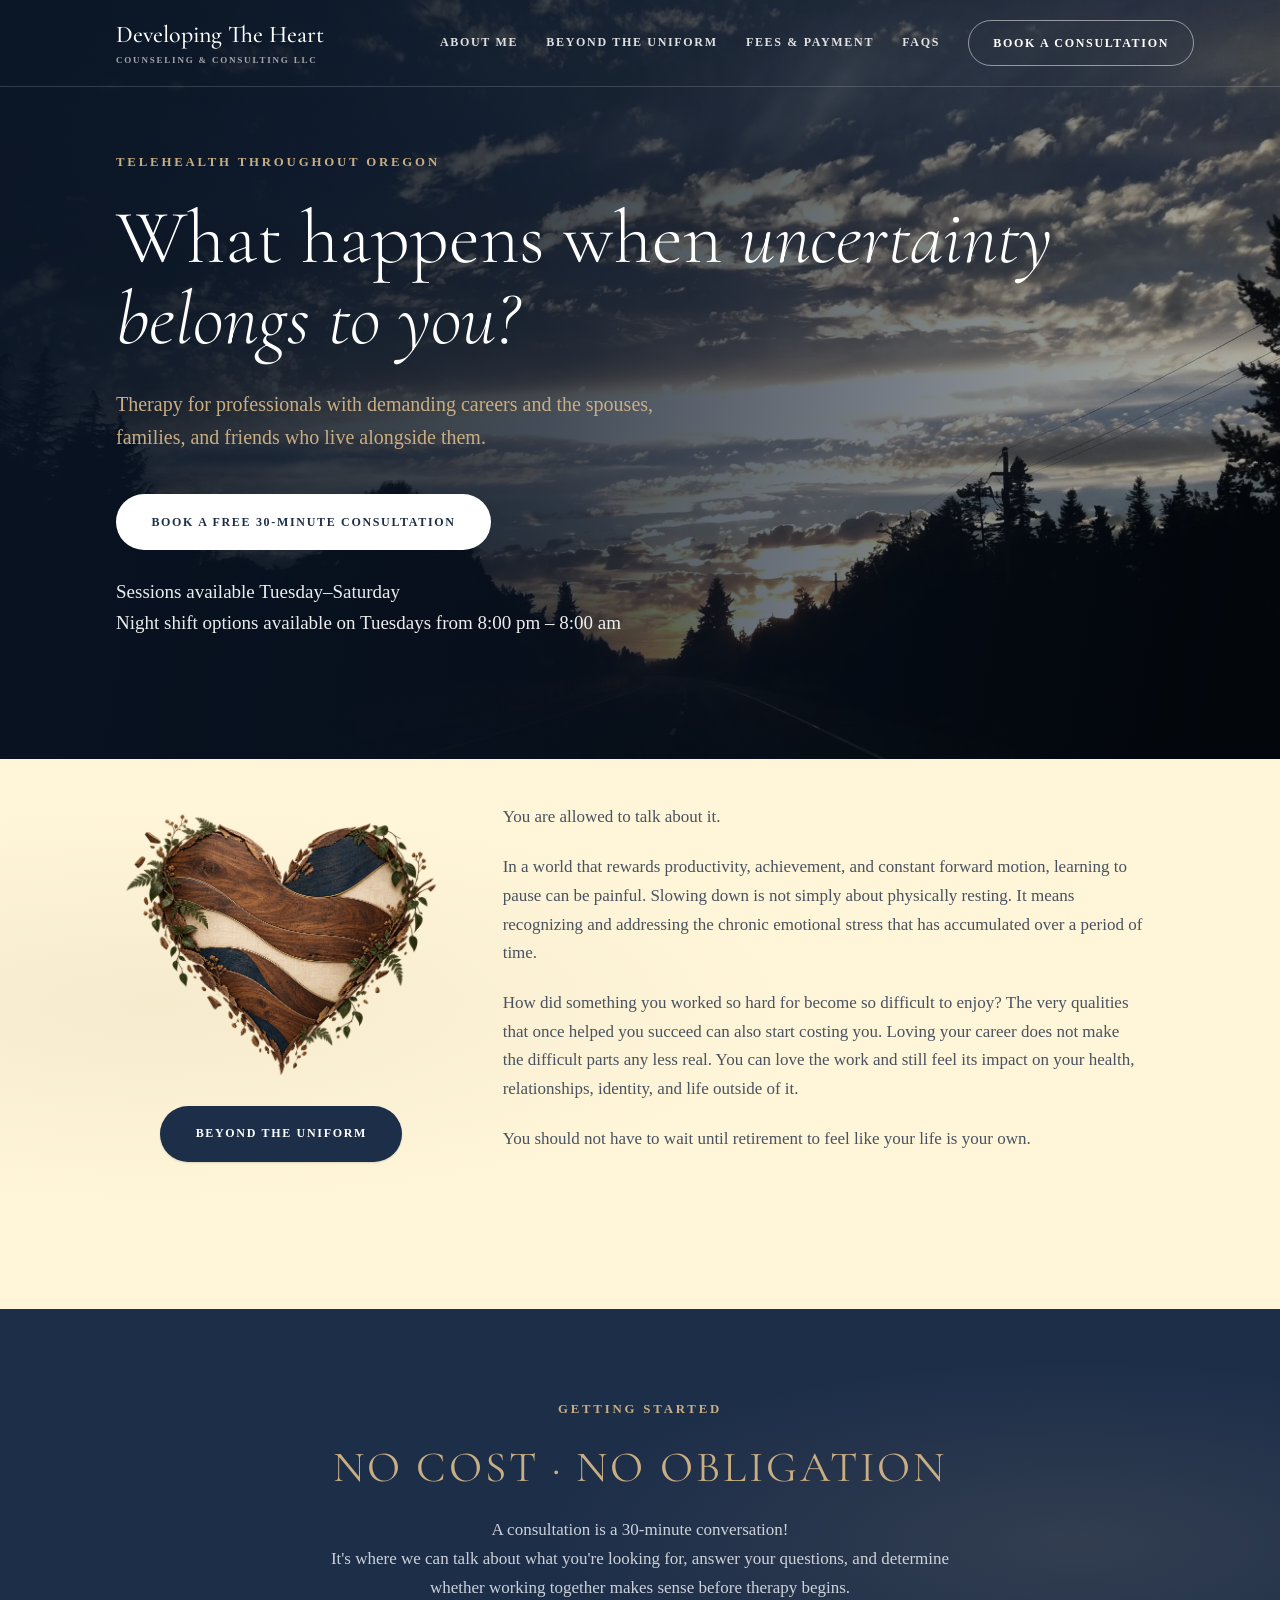
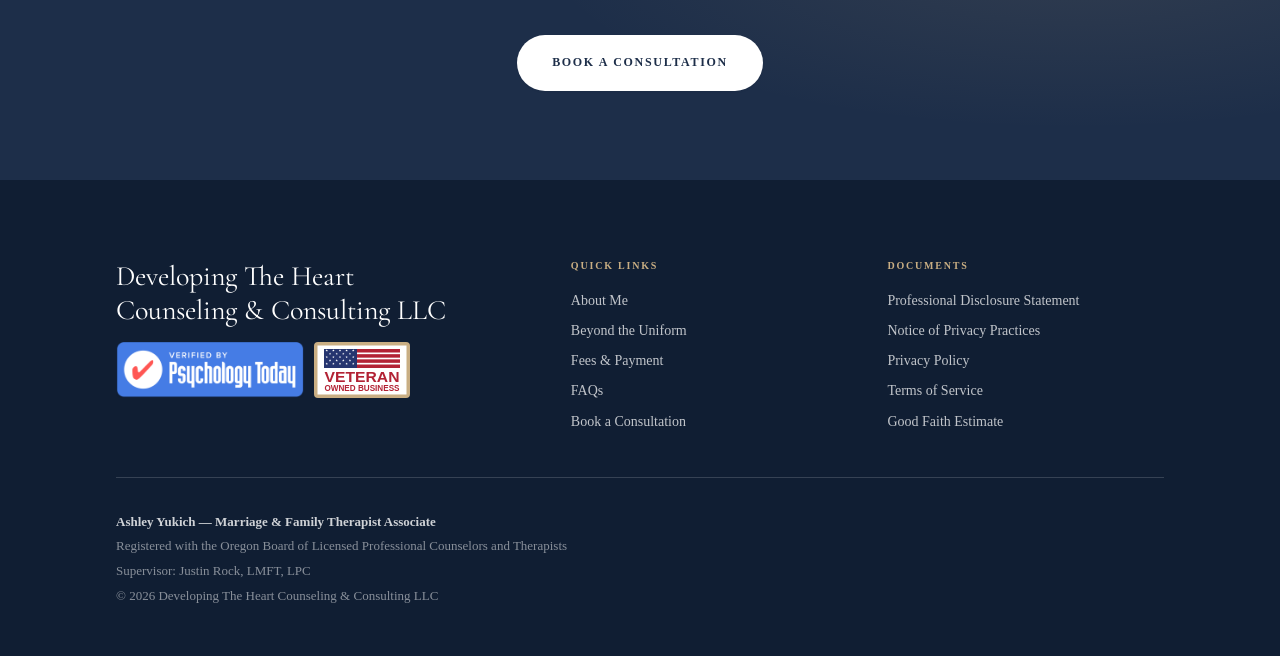
==== site/index.html @ fcd203bc "Rename the footer "Practice" column to "Quick Links" Applies to the footer on all 14 pages.  Co-Auth" ====
<!DOCTYPE html>
<html lang="en">
<head>
<meta charset="utf-8">
<meta name="viewport" content="width=device-width, initial-scale=1">
<title>Therapy for First Responders &amp; Their Families | Oregon Telehealth</title>
<meta name="description" content="Private-pay therapy for first responders, veterans, high-stress professionals, and their families. Confidential telehealth throughout Oregon. No insurance billing,[...]">
<link rel="canonical" href="https://developingtheheart.com/index.html">
<meta property="og:type" content="website">
<meta property="og:site_name" content="Developing The Heart Counseling &amp; Consulting">
<meta property="og:title" content="Therapy for First Responders &amp; Their Families | Oregon Telehealth">
<meta property="og:description" content="Private-pay therapy for first responders, veterans, high-stress professionals, and their families. Confidential telehealth throughout Oregon. No insurance [...]">
<meta property="og:url" content="https://developingtheheart.com/index.html">
<meta property="og:image" content="https://developingtheheart.com/img/og-image.jpg">
<meta name="twitter:card" content="summary_large_image">
<meta name="theme-color" content="#101E33">
<link rel="icon" href="img/favicon.svg" type="image/svg+xml">
<link rel="preconnect" href="https://fonts.googleapis.com">
<link rel="preconnect" href="https://fonts.gstatic.com" crossorigin>
<link href="https://fonts.googleapis.com/css2?family=Cormorant+Garamond:ital,wght@0,300;0,400;0,500;0,600;1,300;1,400&amp;display=swap" rel="stylesheet">
<link rel="stylesheet" href="css/style.css">
<script type="application/ld+json">
{
  "@context":"https://schema.org",
  "@type":"ProfessionalService",
  "name":"Developing The Heart Counseling & Consulting LLC",
  "description":"Private-pay therapy for high-stress professionals, and their families. Telehealth throughout Oregon.",
  "url":"https://developingtheheart.com",
  "telephone":"+1-503-395-4287",
  "email":"connect@developingtheheart.com",
  "areaServed":{"@type":"State","name":"Oregon"},
  "availableLanguage":"English",
  "priceRange":"$$$",
  "openingHoursSpecification":[{"@type":"OpeningHoursSpecification","dayOfWeek":["Tuesday","Wednesday","Thursday","Friday","Saturday"]}],
  "knowsAbout":["First responder mental health","Couples therapy","Family therapy","Insomnia","Complex trauma","Veteran mental health"]
}
</script>
</head>
<body>
<a class="skip" href="#main">Skip to content</a>
<header class="nav nav--over">
  <div class="wrap nav-in">
    <a class="brand" href="index.html"><b>Developing The Heart</b><small>Counseling &amp; Consulting LLC</small></a>
    <button class="nav-toggle" aria-expanded="false" aria-controls="menu">Menu</button>
    <nav class="nav-links" id="menu" aria-label="Main">
      <a href="about.html">About Me</a>
      <a href="beyond-the-uniform.html">Beyond the Uniform</a>
      <a href="fees.html">Fees &amp; Payment</a>
      <a href="faq.html">FAQs</a>
      <a class="cta" href="contact.html">Book a Consultation</a>
    </nav>
  </div>
</header>
<main id="main">
<div class="hero">
  <svg class="scene" viewBox="0 0 1440 900" preserveAspectRatio="xMidYMid slice" xmlns="http://www.w3.org/2000/svg" aria-hidden="true" focusable="false">
<defs>
<linearGradient id="sk" x1="0" y1="0" x2="0" y2="1"><stop offset="0%" stop-color="#101E33"/><stop offset="55%" stop-color="#20364F"/><stop offset="100%" stop-color="#42586A"/></linearGradient>
<linearGradient id="fw" x1="0" y1="0" x2="0" y2="1"><stop offset="0%" stop-color="#B9C6CB" stop-opacity=".85"/><stop offset="100%" stop-color="#D5DEE1" stop-opacity=".35"/></linearGradient>
<linearGradient id="cliff" x1="0" y1="0" x2="1" y2="0"><stop offset="0%" stop-color="#16283C"/><stop offset="100%" stop-color="#0E1D2E"/></linearGradient>
<linearGradient id="mist" x1="0" y1="0" x2="0" y2="1"><stop offset="0%" stop-color="#8FA5AE" stop-opacity="0"/><stop offset="100%" stop-color="#8FA5AE" stop-opacity=".45"/></linearGradient>
</defs>
<rect width="1440" height="900" fill="url(#sk)"/>
<path d="M0 0 L470 0 L500 380 L430 900 L0 900 Z" fill="#132436" opacity=".9"/>
<path d="M1440 0 L980 0 L940 340 L1010 900 L1440 900 Z" fill="url(#cliff)"/>
<path d="M700 120 L760 120 L775 620 L688 620 Z" fill="url(#fw)"/>
<path d="M714 120 L730 120 L737 610 L710 610 Z" fill="#E6EDEF" opacity=".55"/>
<ellipse cx="731" cy="640" rx="150" ry="34" fill="#C6D3D8" opacity=".28"/>
<rect x="0" y="560" width="1440" height="340" fill="url(#mist)"/>
<path d="M420 600 L700 640 L1010 596 L1010 900 L420 900 Z" fill="#0F1E2E" opacity=".92"/>
<g fill="#0A1622" opacity=".95">
<path d="M120 900 L120 560 L168 640 L142 640 L186 720 L152 720 L200 800 L40 800 L88 720 L54 720 L98 640 L72 640 Z"/>
<path d="M275 900 L275 610 L313 676 L292 676 L329 742 L301 742 L340 808 L210 808 L249 742 L221 742 L258 676 L237 676 Z"/>
<path d="M1290 900 L1290 540 L1342 628 L1314 628 L1362 716 L1325 716 L1378 804 L1202 804 L1255 716 L1218 716 L1266 628 L1238 628 Z"/>
<path d="M1150 900 L1150 632 L1188 696 L1167 696 L1203 760 L1176 760 L1214 824 L1086 824 L1124 760 L1097 760 L1133 696 L1112 696 Z"/>
</g>
<rect x="0" y="700" width="1440" height="200" fill="#101E33" opacity=".55"/>
</svg>
  <img class="hero-photo" src="img/oregon-highway-sunset.webp" width="2000" height="1492" alt="" aria-hidden="true" fetchpriority="high" decoding="async">
  <div class="scrim"></div>
  <div class="hero-in wrap on-dark">
    <span class="eyebrow">Telehealth throughout Oregon</span>
    <h1 class="h1--wide">What happens when <em>uncertainty belongs to you?</em></h1>
    <p class="hero-sub">Therapy for professionals with demanding careers and the spouses, families, and friends who live alongside them.</p>
    <div class="hero-cta">
      <a class="btn btn-solid" href="contact.html">Book a free 30-minute consultation</a>
    </div>
    <p class="hero-hours">Sessions available Tuesday&ndash;Saturday<br>
      Night shift options available on Tuesdays from 8:00 pm &ndash; 8:00 am</p>
  </div>
  <div class="wave wave--over" style="--to:var(--paper)" aria-hidden="true"><svg viewBox="0 0 1440 100" preserveAspectRatio="none" xmlns="http://www.w3.org/2000/svg"><path d="M0,44 C180,6 360,0 54[...]"/></svg></div>
</div>

<section class="band band--paper band--tight-top">
  <div class="wrap">
    <!-- PARKED. The ten-box "who I work with" photo grid, removed on request to
         make room for a paragraph addressed directly to a future client. Three
         of the ten boxes already had real photos wired in (Fire Fighters,
         Dispatchers, Healthcare) — do not re-shoot those if the grid comes
         back, just uncomment this block. The .people / .person / .person-img
         styles in style.css are untouched and still support it.

    <div class="people rv">
      <figure class="person">
        <div class="person-img"><img src="img/Fire%20Fighters.png" width="1478" height="1018"
             loading="lazy" decoding="async"
             alt="Two firefighters in turnout gear looking out at a mountain treeline beside their engine."></div>
        <figcaption>Fire</figcaption>
      </figure>
      <figure class="person">
        <div class="person-img"><span class="ph"><span>Police</span>Photo to come</span></div>
        <figcaption>Police</figcaption>
      </figure>
      <figure class="person">
        <div class="person-img"><img src="img/Dispatchers.png" width="1536" height="1024"
             loading="lazy" decoding="async"
             alt="Two 911 dispatchers wearing headsets, monitoring calls at a bank of computer screens."></div>
        <figcaption>Dispatch</figcaption>
      </figure>
      <figure class="person">
        <div class="person-img"><img src="img/Healthcare.png" width="1536" height="1024"
             loading="lazy" decoding="async"
             alt="Three healthcare workers in scrubs and a white coat talking together in a hospital hallway."></div>
        <figcaption>Healthcare</figcaption>
      </figure>
      <figure class="person">
        <div class="person-img"><span class="ph"><span>Business owner</span>Photo to come</span></div>
        <figcaption>Business owner</figcaption>
      </figure>
      <figure class="person">
        <div class="person-img"><span class="ph"><span>Lawyer</span>Photo to come</span></div>
        <figcaption>Lawyer</figcaption>
      </figure>
      <figure class="person">
        <div class="person-img"><span class="ph"><span>Military / veteran</span>Photo to come</span></div>
        <figcaption>Military / veteran</figcaption>
      </figure>
      <figure class="person">
        <div class="person-img"><span class="ph"><span>Air traffic control / pilots</span>Photo to come</span></div>
        <figcaption>Air traffic control / pilots</figcaption>
      </figure>
      <figure class="person">
        <div class="person-img"><span class="ph"><span>Spouses &amp; family</span>Photo to come</span></div>
        <figcaption>Spouses &amp; family</figcaption>
      </figure>
      <figure class="person">
        <div class="person-img"><span class="ph"><span>Other</span>Photo to come</span></div>
        <figcaption>Other</figcaption>
      </figure>
    </div>
    -->

    <div class="future-client">
      <div class="fc-cols">
        <div class="fc-left rv">
          <figure class="fc-img">
            <img src="img/Nature%20Heart.webp" width="1367" height="1150" loading="lazy" decoding="async"
                 alt="Illustration of a heart made of wood grain, navy, and cream wavy bands, trimmed with bark and leaves.">
          </figure>
          <p class="people-more"><a class="btn btn-navy btn-navy--invert" href="beyond-the-uniform.html">Beyond the uniform</a></p>
        </div>
        <div class="rv prose" style="max-width:40rem">
          <p>You are allowed to talk about it.</p>
          <p>In a world that rewards productivity, achievement, and constant forward motion, learning to pause can be painful. Slowing down is not simply about physically resting. It means recognizing and addressing the chronic emotional stress that has accumulated over a period of time.</p>
          <p>How did something you worked so hard for become so difficult to enjoy? The very qualities that once helped you succeed can also start costing you. Loving your career does not make the difficult parts any less real. You can love the work and still feel its impact on your health, relationships, identity, and life outside of it.</p>
          <p>You should not have to wait until retirement to feel like your life is your own.</p>
        </div>
      </div>
    </div>
  </div>
</section>
<div class="wave" style="--from:var(--paper);--to:var(--navy)" aria-hidden="true"><svg viewBox="0 0 1440 100" preserveAspectRatio="none" xmlns="http://www.w3.org/2000/svg"><path d="M0,52 C160,18 [...]"></path></svg></div>

<section class="band band--navy band--center">
  <div class="wrap two">
    <div class="rv">
      <span class="eyebrow">Getting started</span>
      <h2 class="head head--terms">No cost &middot; No obligation</h2>
    </div>
    <div class="rv prose">
      <p>A consultation is a 30-minute conversation!<br>It's where we can talk about what you're looking for, answer your questions, and determine whether working together makes sense before therapy begins.</p>
      <p style="margin-top:2rem"><a class="btn btn-solid" href="contact.html">Book a consultation</a></p>
    </div>
  </div>
</section>
</main>
<footer class="foot">
  <div class="wrap">
    <div class="foot-top">
      <div>
        <p class="foot-brand">Developing The Heart<br>Counseling &amp; Consulting LLC</p>
        <div class="foot-badges">
          <a class="foot-badge foot-badge--img" href="https://www.psychologytoday.com/profile/1833487"
             target="_blank" rel="noopener">
            <img src="img/Psychology%20Today%20Website%20Badge.webp"
                 alt="Verified by Psychology Today" width="1744" height="520"
                 loading="lazy" decoding="async">
          </a>
          <!-- Not a link: this badge states a fact about the practice. Drawn as
               inline SVG rather than using img/Veteran Owned Badge.png so it stays
               sharp at any density, carries no download weight, and has no stray
               background around its edges on the navy footer. -->
          <span class="foot-badge foot-badge--seal">
            <svg class="seal" viewBox="0 0 192 112" focusable="false" role="img" aria-label="Veteran owned business">
              <defs><path id="vst" d="M0-1 .2245-.309.9511-.309.3633.118.5878.809 0 .382-.5878.809-.3633.118-.9511-.309-.2245-.309Z"/></defs>
              <rect width="192" height="112" rx="3" fill="#C9AE83"/>
              <rect x="7" y="7" width="178" height="98" fill="#fff"/>
              <rect x="86" y="14.00" width="86" height="7" fill="#B22234"/>
              <rect x="86" y="24.33" width="86" height="7" fill="#B22234"/>
              <rect x="86" y="34.66" width="86" height="7" fill="#B22234"/>
              <rect x="86" y="44.99" width="86" height="7" fill="#B22234"/>
              <rect x="20" y="14" width="66" height="38" fill="#26356F"/>
              <g fill="#fff">
                <use href="#vst" transform="translate(25.5 17.0) scale(2.6)"/>
                <use href="#vst" transform="translate(38.8 17.0) scale(2.6)"/>
                <use href="#vst" transform="translate(52.0 17.0) scale(2.6)"/>
                <use href="#vst" transform="translate(65.2 17.0) scale(2.6)"/>
                <use href="#vst" transform="translate(78.5 17.0) scale(2.6)"/>
                <use href="#vst" transform="translate(32.1 23.6) scale(2.6)"/>
                <use href="#vst" transform="translate(45.4 23.6) scale(2.6)"/>
                <use href="#vst" transform="translate(58.6 23.6) scale(2.6)"/>
                <use href="#vst" transform="translate(71.9 23.6) scale(2.6)"/>
                <use href="#vst" transform="translate(25.5 30.2) scale(2.6)"/>
                <use href="#vst" transform="translate(38.8 30.2) scale(2.6)"/>
                <use href="#vst" transform="translate(52.0 30.2) scale(2.6)"/>
                <use href="#vst" transform="translate(65.2 30.2) scale(2.6)"/>
                <use href="#vst" transform="translate(78.5 30.2) scale(2.6)"/>
                <use href="#vst" transform="translate(32.1 36.8) scale(2.6)"/>
                <use href="#vst" transform="translate(45.4 36.8) scale(2.6)"/>
                <use href="#vst" transform="translate(58.6 36.8) scale(2.6)"/>
                <use href="#vst" transform="translate(71.9 36.8) scale(2.6)"/>
                <use href="#vst" transform="translate(25.5 43.4) scale(2.6)"/>
                <use href="#vst" transform="translate(38.8 43.4) scale(2.6)"/>
                <use href="#vst" transform="translate(52.0 43.4) scale(2.6)"/>
                <use href="#vst" transform="translate(65.2 43.4) scale(2.6)"/>
                <use href="#vst" transform="translate(78.5 43.4) scale(2.6)"/>
              </g>
              <text x="96" y="79" text-anchor="middle" textLength="150" lengthAdjust="spacingAndGlyphs"
                    font-family="'Arial Narrow',Impact,'Helvetica Neue',Arial,sans-serif"
                    font-weight="800" font-size="30" fill="#B22234">VETERAN</text>
              <text x="96" y="98" text-anchor="middle" textLength="150" lengthAdjust="spacingAndGlyphs"
                    font-family="'Arial Narrow',Impact,'Helvetica Neue',Arial,sans-serif"
                    font-weight="800" font-size="17" fill="#B22234">OWNED BUSINESS</text>
            </svg>
          </span>
        </div>
      </div>
      <div>
        <h4>Quick Links</h4>
        <a href="about.html">About Me</a>
        <a href="beyond-the-uniform.html">Beyond the Uniform</a>
        <a href="fees.html">Fees &amp; Payment</a>
        <a href="faq.html">FAQs</a>
        <a href="contact.html">Book a Consultation</a>
      </div>
      <div>
        <h4>Documents</h4>
        <a href="professional-disclosure-statement.html">Professional Disclosure Statement</a>
        <a href="notice-of-privacy-practices.html">Notice of Privacy Practices</a>
        <a href="privacy-policy.html">Privacy Policy</a>
        <a href="terms-of-service.html">Terms of Service</a>
        <a href="good-faith-estimate.html">Good Faith Estimate</a>
      </div>
    </div>
    <div class="foot-legal">
      <b>Ashley Yukich &mdash; Marriage &amp; Family Therapist Associate</b><br>
      Registered with the Oregon Board of Licensed Professional Counselors and Therapists<br>
      Supervisor: Justin Rock, LMFT, LPC<br>
      &copy; 2026 Developing The Heart Counseling &amp; Consulting LLC
    </div>

  </div>
</footer>
<script src="js/main.js" defer></script>
</body>
</html>
---- site/css/style.css ----
/* ===========================================================
   Developing The Heart Counseling & Consulting
   Single stylesheet. Palette lives in :root — change it there.
   =========================================================== */

:root{
  --navy:#1D2E49;               /* slate-navy — primary dark */
  --navy-deep:#101E33;
  --navy-mid:#2A3E5C;
  --evergreen:#2E4A42;
  --stone:#656D76;              /* 4.8:1 on --paper — AA */
  /* Warm cream ground. --paper is golden-psychology.com's page colour, read
     off their Squarespace palette (--white-hsl: 44.21,100%,92.55%). The three
     tones below it were re-cut in the same hue so the bands still step down
     evenly; leaving them cool-grey against this cream read as dirty. */
  --paper:#FFF5D9;
  --linen:#F1E8D0;
  --sand:#E3DABF;
  --rule:#D1C9B3;
  --ink:#2A2829;                /* warm charcoal */
  --slate:#485260;              /* 7.3:1 on --paper — AAA */
  --brass:#7E6236;              /* accent on LIGHT backgrounds — AA */
  --brass-light:#C9AE83;        /* accent on DARK backgrounds — AA */
  --disp:'Cormorant Garamond',Georgia,'Times New Roman',serif;
  /* Book Antiqua is a licensed system font, not a webfont — it is present on
     Windows and on Macs with MS Office, and absent nearly everywhere else.
     Palatino is the same design under a different name; Georgia is the last
     resort. See README for what this means on phones. */
  --body:'Book Antiqua','Palatino Linotype','Palatino LT STD',Palatino,'URW Palladio L',Georgia,serif;
  --wrap:1160px;
  --pad:clamp(1.25rem,5vw,3.5rem);
  --pill:999px;
  --card:20px;
  --wave-h:clamp(34px,4.6vw,78px);
}

*{box-sizing:border-box}
html{scroll-behavior:smooth;-webkit-text-size-adjust:100%}
@media (prefers-reduced-motion:reduce){html{scroll-behavior:auto}}

body{
  margin:0;background:var(--paper);color:var(--ink);
  font-family:var(--body);font-size:1.0625rem;line-height:1.7;font-weight:400;
  -webkit-font-smoothing:antialiased;text-rendering:optimizeLegibility;
}
h1,h2,h3,h4{font-family:var(--disp);font-weight:400;margin:0;line-height:1.12}
p{margin:0 0 1.2em}
p:last-child{margin-bottom:0}
a{color:inherit}
img{max-width:100%;display:block;height:auto}
ul,ol{margin:0}

.wrap{max-width:var(--wrap);margin:0 auto;padding-left:var(--pad);padding-right:var(--pad)}
/* One size everywhere — hero and section eyebrows alike. */
.eyebrow{font-family:var(--body);font-size:.8rem;font-weight:600;letter-spacing:.22em;
  text-transform:uppercase;color:var(--brass);display:block;margin:0 0 1.5rem}
.on-dark .eyebrow,.band--navy .eyebrow,.band--green .eyebrow{color:var(--brass-light)}
.visually-hidden{position:absolute;width:1px;height:1px;margin:-1px;padding:0;overflow:hidden;
  clip:rect(0 0 0 0);white-space:nowrap;border:0}

/* skip link — keyboard accessibility */
.skip{position:absolute;left:-9999px;top:0;z-index:100;background:#fff;color:var(--navy);
  padding:1rem 1.5rem;font-weight:600;text-decoration:none}
.skip:focus{left:0}

/* ---------- header / nav ---------- */
/* position/z-index so the mobile dropdown (.nav-links, position:absolute;
   top:100%) anchors to the header itself. Without a positioned ancestor it
   anchored to the viewport instead, opening 100% of screen height down —
   off-screen — on every page except the hero pages using .nav--over. */
.nav{position:relative;z-index:40;background:var(--navy-deep);border-bottom:1px solid rgba(255,255,255,.14)}
.nav--over{position:absolute;top:0;left:0;right:0;z-index:40;background:transparent;
  border-bottom:1px solid rgba(255,255,255,.16)}
.nav-in{display:flex;align-items:center;gap:2rem;min-height:86px}
/* The header runs wider than the 1160px content column so the links sit out
   past it, but not all the way to the window edge. The left padding lands
   exactly where the content column starts, keeping the brand lined up with the
   headline beneath it; the right padding gives back half the gutter, putting
   the links midway between the content edge and the window edge. Below the
   content width both sides collapse to the normal page padding, so nothing
   changes on narrow screens. */
.nav > .wrap{max-width:none;
  padding-left:max(var(--pad),calc((100% - var(--wrap)) / 2 + var(--pad)));
  padding-right:max(var(--pad),calc((100% - var(--wrap)) / 4 + var(--pad)))}
.brand{text-decoration:none;color:#fff;line-height:1.15;flex-shrink:0}
.brand b{font-family:var(--disp);font-weight:500;font-size:1.5rem;display:block}
.brand small{font-size:.5625rem;font-weight:600;letter-spacing:.2em;text-transform:uppercase;
  color:rgba(255,255,255,.62);display:block;margin-top:.4rem}
.nav-links{display:flex;gap:clamp(1.1rem,2.2vw,1.9rem);margin-left:auto;align-items:center}
.nav-links a{font-size:.75rem;font-weight:600;letter-spacing:.14em;text-transform:uppercase;
  color:rgba(255,255,255,.86);text-decoration:none;padding:.4rem 0;border-bottom:1px solid transparent}
.nav-links a:hover,.nav-links a:focus-visible{color:#fff}
.nav-links a[aria-current="page"]{border-bottom-color:var(--brass-light);color:#fff}
.nav-links .cta{border:1px solid rgba(255,255,255,.5);border-radius:var(--pill);padding:.75rem 1.5rem;color:#fff}
.nav-links .cta:hover,.nav-links .cta:focus-visible,
.nav-links .cta[aria-current="page"]{background:#fff;color:var(--navy);border-color:#fff}
.nav-toggle{display:none;margin-left:auto;background:none;border:1px solid rgba(255,255,255,.4);
  border-radius:var(--pill);
  color:#fff;padding:.65rem 1.1rem;font-size:.6875rem;font-weight:600;letter-spacing:.14em;
  text-transform:uppercase;cursor:pointer}
/* 1110px: below this the nav links wrap onto two or three lines — the labels
   ("About Me", "Beyond the Uniform", "Fees & Payment", "Book a
   Consultation") need more room than they get. Hand off to the menu
   button before that happens rather than showing a cramped nav. */
@media (max-width:1110px){
  .nav-toggle{display:block}
  .nav-links{display:none;position:absolute;top:100%;left:0;right:0;flex-direction:column;
    align-items:stretch;gap:0;background:var(--navy-deep);padding:.5rem var(--pad) 1.5rem;
    border-bottom:1px solid rgba(255,255,255,.14)}
  .nav-links.open{display:flex}
  .nav-links a{padding:.95rem 0;border-bottom:1px solid rgba(255,255,255,.1)}
  .nav-links .cta{margin-top:1rem;text-align:center;border:1px solid rgba(255,255,255,.5);
      border-radius:var(--pill)}
}

/* ---------- buttons (pill) ---------- */
.btn{display:inline-block;font-size:.75rem;font-weight:600;letter-spacing:.14em;
  text-transform:uppercase;text-decoration:none;padding:1.05rem 2.15rem;border:1px solid transparent;
  border-radius:var(--pill);
  transition:background .2s ease,color .2s ease,transform .2s ease,box-shadow .2s ease;cursor:pointer}
.btn:hover{transform:translateY(-1px)}
.btn-solid{background:#fff;color:var(--navy);box-shadow:0 1px 2px rgba(16,30,51,.10)}
.btn-solid:hover,.btn-solid:focus-visible{background:var(--sand);box-shadow:0 8px 22px rgba(16,30,51,.18)}
.btn-navy{background:var(--navy);color:#fff;box-shadow:0 1px 2px rgba(16,30,51,.14)}
.btn-navy:hover,.btn-navy:focus-visible{background:var(--navy-mid);box-shadow:0 8px 22px rgba(16,30,51,.22)}
/* Navy button that flips to the outlined look on hover: sand fill, navy rule,
   navy type. Scoped to a modifier so the navy buttons elsewhere keep their own
   hover. `border-color` needs setting explicitly — the base .btn carries a
   transparent border, so the outline exists but is invisible until coloured. */
.btn-navy.btn-navy--invert:hover,.btn-navy.btn-navy--invert:focus-visible{
  background:var(--sand);color:var(--navy);border-color:var(--navy);
  box-shadow:0 6px 18px rgba(16,30,51,.14)}
/* Navy button lettered in gold, turning white on hover with the fill staying
   put. The background is re-declared on hover because `.btn-navy:hover` lightens
   it otherwise, and here only the type is meant to change. The arrow inherits
   the colour through currentColor, so it changes with the words. */
.btn-navy.btn-navy--gold{color:var(--brass-light)}
.btn-navy.btn-navy--gold:hover,.btn-navy.btn-navy--gold:focus-visible{
  background:var(--navy);color:#fff;
  box-shadow:0 8px 22px rgba(16,30,51,.22)}

/* In-page jump: the arrow says the link moves you down the page rather than
   off it. It nudges on hover, which reads as the scroll about to happen. */
.jump{margin:2rem 0 0;text-align:center}
.jump .btn{display:inline-flex;align-items:center;gap:.6rem}
.jump .btn svg{width:1.05em;height:1.05em;fill:none;stroke:currentColor;
  stroke-width:2;stroke-linecap:round;stroke-linejoin:round;
  transition:transform .2s ease}
.jump .btn:hover svg,.jump .btn:focus-visible svg{transform:translateY(2px)}
@media (prefers-reduced-motion:reduce){.jump .btn svg{transition:none}}
@media (prefers-reduced-motion:reduce){.btn-navy.btn-navy--invert{transition:none}}
.btn-line{border-color:rgba(255,255,255,.5);color:#fff}
.btn-line:hover,.btn-line:focus-visible{background:rgba(255,255,255,.12);border-color:rgba(255,255,255,.8)}
.btn-line-dark{border-color:var(--navy);color:var(--navy)}
.btn-line-dark:hover,.btn-line-dark:focus-visible{background:var(--navy);color:#fff}
@media (prefers-reduced-motion:reduce){.btn,.btn:hover{transition:none;transform:none}}

/* ---------- wavy section transitions ----------
   <div class="wave" style="--from:<color above>;--to:<color below>">
   .wave--over sits inside a photo hero and carves the next section's color out of it. */
/* The 1px pull-up closes a hairline seam. The wave is a box filled with --from
   with the --to colour painted as an SVG path down to the box's bottom edge;
   where that edge lands on a fractional device pixel the browser antialiases it,
   letting a sliver of --from show as a light line across the full width. Sliding
   the following section up by a pixel covers it. Not applied to .wave--over,
   which is absolutely positioned inside a hero and has no such seam. */
.wave{background:var(--from,transparent);line-height:0;font-size:0}
.wave:not(.wave--over){margin-bottom:-1px}
.wave svg{display:block;width:100%;height:var(--wave-h)}
.wave svg path{fill:var(--to)}
.wave--over{position:absolute;left:0;right:0;bottom:0;z-index:3;background:transparent}

/* ---------- hero ---------- */
.hero{position:relative;min-height:84vh;display:flex;flex-direction:column;justify-content:center;color:#fff;
  background:var(--navy-deep);overflow:hidden}
.hero--short{min-height:auto}
.hero .scene{position:absolute;inset:0;width:100%;height:100%}
/* The 68%/73% offsets below were for the old coast photo, whose subject sat
   right of centre. The highway sunset is symmetrical — the road and the glow
   are both mid-frame — so it wants centring, biased slightly low to keep the
   horizon and clouds rather than empty sky. */
.hero .hero-photo{position:absolute;inset:0;width:100%;height:100%;object-fit:cover;
  object-position:center 54%;filter:saturate(.82) contrast(1.04)}
.hero .scrim{position:absolute;inset:0;
  background:linear-gradient(100deg,rgba(9,20,36,.94) 0%,rgba(9,20,36,.76) 44%,rgba(9,20,36,.28) 100%)}
.hero-in{position:relative;z-index:2;width:100%;padding-top:9.5rem;padding-bottom:7.5rem}
/* longhand, so .wrap keeps supplying the left/right gutter */
.hero--short .hero-in{padding-top:9rem;padding-bottom:calc(3.5rem + var(--wave-h))}
.hero h1{font-size:clamp(2.5rem,6.2vw,4.75rem);font-weight:300;line-height:1.07;max-width:40rem}
.hero--short h1{font-size:clamp(2.25rem,5vw,3.75rem)}
.hero h1 em{font-style:italic}
/* The one word the sentence is actually about, breaking out of the italic
   flow around it — upright, larger, and gold, so it reads loud on the page
   the way the word means. */
.hero h1 .loud-word{font-family:'Playfair Display',serif;font-style:italic;
  font-weight:900;color:var(--brass-light);font-size:1.2em;letter-spacing:.01em}
/* A link inside a hero headline. With no rule beneath it, colour alone marks it
   as clickable, so it brightens to white on hover rather than shifting a
   border. */
.hero h1 a{color:var(--brass-light);text-decoration:none;transition:color .2s}
.hero h1 a:hover,.hero h1 a:focus-visible{color:#fff}
@media (prefers-reduced-motion:reduce){.hero h1 a{transition:none}}
/* Same brightening effect as the link above, but on plain text that goes
   nowhere — used where the email address is already given elsewhere on the
   page, so this phrase doesn't need to be a second, redundant link. */
.hero h1 .hero-hover{color:var(--brass-light);transition:color .2s}
.hero h1 .hero-hover:hover{color:#fff}
@media (prefers-reduced-motion:reduce){.hero h1 .hero-hover{transition:none}}
/* Opt a hero headline out of the 40rem measure so it spans the full band. */
.hero h1.h1--wide{max-width:none}
/* Second line of a two-part headline: set smaller so a long supporting clause
   fits on one line at the width the band actually has. */
.hero h1 .h1-sub{display:block;font-size:.56em;line-height:1.15;margin-top:.4em}
/* Tan rather than white so the headline above — the one line meant to stand
   out — is the only white text in the hero. */
.hero-sub{font-size:clamp(1.0625rem,1.8vw,1.25rem);color:var(--brass-light);
  margin:1.75rem 0 2.5rem;max-width:34rem;line-height:1.65}
.hero-cta{display:flex;gap:.75rem;flex-wrap:wrap}
/* Availability under the hero's call to action: quieter than .hero-sub above
   the button, so it reads as practical detail rather than a second pitch. */
.hero-hours{margin:1.6rem 0 0;font-size:clamp(1.0625rem,1.6vw,1.1875rem);
  line-height:1.65;color:rgba(255,255,255,.92)}
@media (max-width:640px){
  .hero .hero-photo{object-position:center 50%}
  .hero .scrim{background:linear-gradient(100deg,rgba(9,20,36,.95) 0%,rgba(9,20,36,.82) 65%,rgba(9,20,36,.5) 100%)}
}

/* ---------- bands ----------
   Each band carries its own surface treatment so consecutive sections read as
   distinct chapters rather than one continuous scroll. */
.band{padding:clamp(3.25rem,7vw,6rem) 0;position:relative}
/* glows are sized in % and fade out well before the band edges, so the wave
   divider above/below meets a flat colour and leaves no visible seam */
.band--paper{background:var(--paper);
  background-image:radial-gradient(72% 58% at 12% 50%,rgba(126,98,54,.07),transparent 70%)}
/* Flat paper, no glow — for sections where a divider cuts through the middle
   rather than sitting at the top/bottom edge the glow is sized to clear. */
.band--paper-flat{background-image:none}
.band--linen{background:linear-gradient(180deg,var(--linen) 0%,var(--sand) 100%)}
/* Trimmed to about two-thirds of the standard band padding: the quote beneath
   the fireground photo already reads as a natural close to the section, so
   the usual amount of empty space below it felt like too much air. */
#lived-experience{padding-top:clamp(1.5rem,3.1vw,2.67rem);padding-bottom:clamp(2.25rem,4.7vw,4rem)}
.band--sand{background:var(--sand)}
.band--navy{background:var(--navy);color:#EDF1F5;
  background-image:radial-gradient(60% 56% at 84% 50%,rgba(201,174,131,.12),transparent 70%)}
.band--green{background:var(--evergreen);color:#EDF2EF}
/* centered composition — used once per page to break the left-rail rhythm */
.band--center .wrap{text-align:center}
.band--center h2.head,.band--center .lede{max-width:20ch;margin-left:auto;margin-right:auto}
.band--center .prose{max-width:42rem;margin:0 auto}
.band--center .two{grid-template-columns:1fr;justify-items:center;gap:1.5rem}
/* Where two bands of the same colour run together they read as one area, so
   the full padding on both facing edges becomes dead space. These halve it. */
.band--tight-bottom{padding-bottom:clamp(1.625rem,3.5vw,3rem)}
.band--tight-top{padding-top:clamp(1.625rem,3.5vw,3rem)}
/* A step tighter again, for the About page's portrait and Lupa sections, which
   sit closer together than the tight pair above. */
.band--tighter-bottom{padding-bottom:clamp(1.1rem,2.3vw,2rem)}
.band--tighter-top{padding-top:clamp(1.1rem,2.3vw,2rem)}
h2.head{font-size:clamp(2rem,4.6vw,3.4rem);font-weight:300;max-width:22ch;line-height:1.1}
/* A heading set as terms rather than a statement: the eyebrow's brass and caps,
   a touch smaller than a normal heading and run on one line. Letter-spacing is
   eased off — the eyebrow's .22em is tuned for 12px type and reads as gaps at
   this scale. The measure is dropped so the line does not wrap.

   The colour rules below need the extra class to bite: `.band--navy h2.head`
   sets white at equal specificity and sits later in this file, so a plainer
   selector loses to it and the heading comes out white. */
h2.head--terms{text-transform:uppercase;letter-spacing:.07em;font-weight:400;
  max-width:none;font-size:clamp(1.5rem,3.6vw,2.7rem);color:var(--brass)}
.band--center h2.head--terms{max-width:none}
.band--navy h2.head.head--terms,
.band--green h2.head.head--terms{color:var(--brass-light)}
.band--navy h2.head,.band--green h2.head{color:#fff}
.two{display:grid;grid-template-columns:minmax(0,1fr) minmax(0,1.1fr);
  gap:clamp(2rem,6vw,5rem);align-items:start}
@media (max-width:860px){.two{grid-template-columns:1fr;gap:2.5rem}}
.prose p{color:var(--slate)}
.band--navy .prose p,.band--green .prose p{color:rgba(237,241,245,.84)}
.prose strong{color:var(--ink);font-weight:600}
/* Links inside body copy on a light band. Brass rather than an underline, to
   match the treatment used in the FAQ answers; the underline appears on hover
   so there is still a visible response to the pointer.

   :not(.btn) on every rule below matters: a real button (Book a Consultation,
   say) sometimes sits inside a <p> inside .prose because that is where the
   surrounding copy lives, not because it is meant to read as an inline link.
   Without the exclusion, .band--navy .prose p a's higher specificity beat
   .btn-solid's own colour and silently turned button text brass-light. */
.prose p a:not(.btn){color:var(--brass);font-weight:600;text-decoration:none;
  border-bottom:1px solid transparent;transition:border-color .2s}
.prose p a:not(.btn):hover,.prose p a:not(.btn):focus-visible{border-bottom-color:var(--brass)}
/* A link with no rule at all: brass, and darkening to navy on hover rather
   than growing an underline. The hover rule has to re-assert the transparent
   border, or the underline from `.prose p a:hover` above comes back. */
.prose p a.link-plain{border-bottom-color:transparent}
.prose p a.link-plain:hover,.prose p a.link-plain:focus-visible{
  color:var(--navy);border-bottom-color:transparent}
/* Same link on a dark band: the light brass, since the dark one used above
   sits too close to the navy to read. */
.band--navy .prose p a:not(.btn),.band--green .prose p a:not(.btn){color:var(--brass-light)}
.band--navy .prose p a:not(.btn):hover,.band--navy .prose p a:not(.btn):focus-visible,
.band--green .prose p a:not(.btn):hover,.band--green .prose p a:not(.btn):focus-visible{
  border-bottom-color:var(--brass-light)}
@media (prefers-reduced-motion:reduce){.prose p a:not(.btn){transition:none}}
/* The closing invitation in a section — a shade larger than the copy around it,
   with no rule beneath. Colour and weight carry it; the underline appears only
   on hover, so there is still a response to the pointer. */
.prose p a.cta-inline{font-size:1.06em;border-bottom-color:transparent}
.prose p a.cta-inline:hover,
.prose p a.cta-inline:focus-visible{border-bottom-color:transparent;color:var(--navy)}
/* Outlined heart closing a sentence. Sized in em so it tracks the text it
   follows, and drawn rather than typed so it is a shape, not a font glyph that
   might land as an emoji on some devices. */
.heart-mark{display:inline-block;width:.95em;height:.95em;vertical-align:-.1em;
  margin-left:.3em;fill:none;stroke:var(--brass);stroke-width:1.9;
  stroke-linejoin:round;stroke-linecap:round}
/* A .lede running the full content width above a two-column block, rather than
   sitting inside one column. Its usual 26ch measure is meant for a standalone
   line, so it comes off; the size is nudged up to hold the wider space, and the
   heart's stroke thins as it scales with the type. */
.how-cols{margin-top:clamp(2.25rem,4.5vw,3.5rem)}
.how-cols .portrait{height:100%;aspect-ratio:auto}
/* Guided meditation sample, under the Nepal photo. A row card matching .boxed's
   frame (white, brass border) rather than a bare audio tag, so it reads as a
   deliberate feature rather than a leftover control. Disabled until the real
   recording exists — dimmed and inert, same spirit as the photo placeholders
   elsewhere on this page. */
.meditation{display:flex;align-items:center;gap:1rem;margin-top:1.25rem;
  padding:.9rem 1.1rem;border:2px solid var(--brass-light);border-radius:var(--card);
  background:#fff}
.meditation-play{flex:none;display:flex;align-items:center;justify-content:center;
  width:2.75rem;height:2.75rem;border-radius:50%;border:1.5px solid var(--navy);
  background:none;padding:0;cursor:pointer;transition:background .2s,opacity .2s}
.meditation-play svg{width:1.1rem;height:1.1rem;fill:var(--navy);margin-left:.15rem}
.meditation-play:hover,.meditation-play:focus-visible{background:var(--sand)}
.meditation-play[disabled]{border-color:var(--rule);cursor:default;opacity:.55}
.meditation-play[disabled] svg{fill:var(--stone)}
.meditation-play[disabled]:hover{background:none}
.meditation-text{display:flex;flex-direction:column;gap:.15rem;min-width:0}
.meditation-label{font-size:.625rem;font-weight:600;letter-spacing:.16em;
  text-transform:uppercase;color:var(--brass)}
.meditation-title{font-family:var(--disp);font-style:italic;font-size:1.1875rem;
  font-weight:500;color:var(--navy);line-height:1.25}
.meditation-note{font-size:.75rem;color:var(--stone)}
@media (prefers-reduced-motion:reduce){.meditation-play{transition:none}}
.band--navy .prose strong,.band--green .prose strong{color:#fff}
.lede{font-family:var(--disp);font-size:clamp(1.5rem,3.2vw,2.25rem);font-weight:300;
  line-height:1.34;color:var(--navy);max-width:26ch}
/* The statement version: runs the full content width above a two-column block
   instead of sitting inside one column, and carries real weight — this line is
   the practice's whole premise, not an intro.

   The second sentence carries the base size — 2.6rem is the largest at which it
   still holds one line across the measure.

   Must stay AFTER .lede: the two have equal specificity, so source order is what
   decides the override. */
.lede--wide{max-width:none;margin:0;font-weight:600;line-height:1.16;
  font-size:clamp(1.5rem,3.5vw,2.6rem)}
.lede--wide .heart-mark{stroke-width:2.2;margin-left:.18em;flex:none}
/* Each sentence is its own block, so they always break one per line rather than
   wherever the text happens to run out. The first is the setup, so it sits a
   step smaller than the second; the second is the one pinned at the largest size
   that holds one line, and the first is sized down from there. */
.lede--wide .lede-a{display:block;font-size:.82em}
/* A flex row so the heart sits on the text's baseline right after it. The text
   is NOT justified: it keeps its natural word spacing and simply ends where it
   ends, rather than being stretched to the right edge. */
.lede--wide .lede-b{display:flex;align-items:baseline}
.lede--wide .lede-b-text{flex:0 1 auto}
/* Words set in a script face against the serif around them — used both in the
   statement above the photo and on single words in the bio beside it. Dancing
   Script runs small for its point size, so it is stepped up to sit level with
   its neighbours. Loaded only by about.html, the one page that uses it. */
.script{font-family:'Dancing Script',cursive;font-weight:600;
  font-size:1.18em;line-height:1}

/* ---------- "who I work with" / "what I help with" panels ----------
   Same shell and pill shape on both, scoped to just these two panels on the
   Beyond the Uniform page rather than adopted into the site's navy/paper
   palette — but different colour schemes, so the "who" panel reads lighter
   than the "what" panel beneath it instead of the two blurring together. */
.roles-panel,.issues-panel{position:relative;margin-top:clamp(2.5rem,5vw,3.5rem);
  overflow:hidden;
  padding:clamp(2rem,4vw,2.75rem) clamp(1.75rem,4vw,2.75rem)}
.roles-panel::before,.issues-panel::before{content:'';position:absolute;top:0;
  left:0;right:0;height:6px}
.roles,.issues{display:flex;flex-wrap:wrap;gap:.65rem;list-style:none;padding:0;
  margin:1.5rem 0 0}
.roles li,.issues li{font-weight:600;border-radius:var(--pill);
  padding:.6rem 1.25rem;font-size:.9375rem}

.roles-panel{background:var(--navy-deep);border-radius:var(--card) var(--card) 0 0}
.roles-panel::before{background:var(--brass-light)}
.roles li{background:var(--brass);color:#fff}
.roles-panel .roles{margin-top:0}

/* The "Who I Work With" tag straddles the panel's own top edge rather than
   sitting inside it: an outlined box, half above the panel (over the paper
   band) and half over the sand panel itself. */
.panel-tag{position:absolute;top:-1.85rem;left:clamp(1.75rem,4vw,2.75rem);
  z-index:2;color:var(--navy);margin:0;font-size:1.0625rem;font-weight:700;
  letter-spacing:.06em;border:3px solid var(--navy);border-radius:10px;
  padding:.75rem 1.5rem;background:var(--paper)}

.issues-panel{background:var(--navy-deep);margin-top:0;border-radius:0 0 var(--card) var(--card)}
.issues-panel::before{background:var(--brass-light)}
.issues li{background:#fff;color:var(--brass)}
.issues-panel .issues{margin-top:0}

/* ---------- photo gallery ----------
   Source photos are all portrait but at wildly different ratios (0.63, 0.42,
   0.38). aspect-ratio + object-fit:cover normalises them into one row so the
   strip reads as a set rather than three mismatched heights. object-position
   sits high because the faces are in the upper third of every frame. */
.gallery{display:grid;grid-template-columns:repeat(3,1fr);
  gap:clamp(.6rem,1.8vw,1.35rem);margin-top:clamp(2.5rem,5vw,3.75rem)}
.gallery figure{margin:0}
.gallery img{width:100%;aspect-ratio:2/3;object-fit:cover;object-position:center 22%;
  border-radius:var(--card);box-shadow:0 6px 24px rgba(16,30,51,.13)}
/* ---------- my lived experience ----------
   Copy on the left at roughly two thirds, the standing portrait beside it on the
   right at one third, and the fireground photo running the full width beneath
   them at its own proportions so it is shown whole. */
.le-cols{display:grid;grid-template-columns:minmax(0,2fr) minmax(0,1fr);
  gap:clamp(2rem,5vw,4rem);align-items:stretch;margin-top:clamp(1.5rem,3vw,2.25rem)}
@media (max-width:860px){.le-cols{grid-template-columns:1fr}}
.le-portrait{margin:0}
/* Stretched to the height of the text column beside it (paragraph plus the
   pull-quote box), rather than a fixed aspect ratio, so its bottom edge lines
   up with the bottom of that column instead of ending partway up it. */
.le-portrait img{display:block;width:100%;height:100%;object-fit:cover;
  object-position:center 18%;border-radius:var(--card);
  box-shadow:0 6px 24px rgba(16,30,51,.13)}
@media (max-width:860px){.le-portrait img{height:auto;aspect-ratio:2/3}}
/* Set apart from the block above it, with more air above than a normal gap and
   a heavy frame in turnout tan — sampled from the coat in the portrait beside
   it (the most common mid-tone of the gear, #A28A66), so the photo is framed in
   the colour of the thing it is about. */
.le-wide{margin:clamp(2.75rem,5.5vw,4.25rem) 0 0}
.le-wide img{display:block;width:100%;height:auto;border-radius:var(--card);
  border:10px solid #A28A66;box-shadow:0 6px 24px rgba(16,30,51,.13)}
.le-wide figcaption{font-family:var(--disp);font-style:italic;font-weight:500;
  color:#fff;text-align:center;margin:2.5rem 0 0}
.le-wide figcaption .quote-text{display:inline-block;
  font-size:clamp(1.3125rem,2.4vw,1.6875rem);line-height:1.5;white-space:nowrap}
.le-wide figcaption .quote-attr{display:inline-block;margin-top:.5rem;
  font-size:clamp(1.125rem,2vw,1.4375rem);line-height:1.5;color:rgba(237,241,245,.78)}
/* The nowrap above keeps the quote on one line on wide screens. It must be
   lifted from .quote-text itself here, not just the figcaption: white-space
   set directly on the child wins over the value it would inherit, so
   overriding only the parent left the quote unwrapped and pushed the page
   300px wider than a phone screen.

   720px, not 700: the unwrapped quote needs about 706px, so a 700px
   breakpoint left a narrow band that still overflowed. */
@media (max-width:720px){
  .le-wide figcaption,
  .le-wide figcaption .quote-text{white-space:normal}
}
/* The three closing statements read as a callout rather than body copy: a
   paper-toned tint lifts them off the section's linen background. Sized to
   tuck into the text column beneath the paragraph above it, in the space
   left over before the portrait beside it ends. */
.pull-lines{margin-top:1.5rem;background:var(--paper);
  border-radius:var(--card);padding:1.25rem 1.5rem 1rem;text-align:center}
.pull-lines p{font-family:var(--disp);font-size:clamp(1.1875rem,2vw,1.375rem);
  font-style:italic;font-weight:500;line-height:1.4;color:var(--navy);margin:0 0 .5rem}
.pull-lines p:last-child{margin-bottom:0}
.pull-lines strong{font-weight:700}
/* Lupa's heading, set as a tilted navy tag with a brass paw. The rest of the
   page is deliberately restrained, so the playfulness here is doing a job: it
   marks this section as the warm aside it is, rather than another credential
   block. The paw traces the proportions of img/Paw Print.png: large toes tilted
   OUTWARD (tops leaning away from centre, which is what makes it read as a dog),
   above a broad pad that peaks up between the two inner toes. Everything is
   scaled to nearly fill the frame — a small paw floating in space read as a
   generic icon rather than a print. */
.lupa-tag{display:inline-flex;align-items:center;gap:.7rem;max-width:none;
  margin-bottom:1.4rem;padding:.5rem 1.5rem .65rem 1.25rem;
  font-size:clamp(1.75rem,3.6vw,2.6rem);color:#fff;background:var(--navy);
  border-radius:var(--pill);box-shadow:0 10px 26px rgba(16,30,51,.20)}
.lupa-tag .paw{flex:none;width:1.5em;height:1.5em;fill:var(--brass-light)}

/* Lupa's section: copy on the left, her photo beside it on the right, the
   same two-column shape as the lived-experience section above. */
.lupa-cols{display:grid;grid-template-columns:minmax(0,2fr) minmax(0,1fr);
  gap:clamp(2rem,5vw,4rem);align-items:start}
@media (max-width:860px){.lupa-cols{grid-template-columns:1fr}}
/* Lupa's frame. A single shot filling its column, rather than the base
   .gallery's three-across grid: the 2/3 portrait above suits standing shots
   of a person, while a dog is usually photographed wider, so this variant is
   a squarer 4/5 centred rather than sitting high. */
.gallery--lupa{grid-template-columns:1fr}
.gallery--lupa img,.gallery--lupa .portrait{aspect-ratio:4/5}
/* Bias the crop left: the source is nearly square in a 4:5 frame, so the sides
   are trimmed — taking more off the right keeps the subject in frame. */
.gallery--lupa img{object-position:25% center}
.gallery--lupa .portrait{box-shadow:0 6px 24px rgba(16,30,51,.13)}

/* ---------- who I work with: photo grid ----------
   Seven frames on the homepage, one per group. Four across on a laptop so the
   set reads as 4 + 3 rather than an awkward single trailing row; three, then
   two, as the screen narrows. */
.people{display:flex;flex-wrap:wrap;justify-content:center;
  gap:clamp(.75rem,1.6vw,1.25rem);margin-top:clamp(2rem,4vw,3rem)}
/* Flex rather than grid so a row that does not fill centres itself: nine frames
   land as five and four, and the short row sits under the middle of the one
   above instead of hanging off the left edge. */
.person{margin:0;flex:0 1 calc(20% - 1rem)}
@media (max-width:900px){.person{flex-basis:calc(33.333% - .84rem)}}
@media (max-width:560px){.person{flex-basis:calc(50% - .625rem)}}
.person-img{position:relative;aspect-ratio:3/4;border-radius:var(--card);
  overflow:hidden;background:var(--navy-mid);box-shadow:0 1px 2px rgba(16,30,51,.07)}
.person-img img{width:100%;height:100%;object-fit:cover}
.person-img .ph{position:absolute;inset:0;display:flex;flex-direction:column;
  align-items:center;justify-content:center;gap:.45rem;padding:1rem;text-align:center;
  color:rgba(255,255,255,.5);font-size:.5625rem;font-weight:600;letter-spacing:.16em;
  text-transform:uppercase}
.person-img .ph span{font-family:var(--disp);font-size:1.125rem;font-weight:300;
  letter-spacing:0;text-transform:none;color:rgba(255,255,255,.82);line-height:1.2}
.person figcaption{margin-top:.7rem;text-align:center;font-size:.6875rem;font-weight:600;
  letter-spacing:.15em;text-transform:uppercase;color:var(--slate)}
.people-more{margin-top:clamp(2rem,4vw,3rem);text-align:center}

/* Wrapper for the "future client" copy. position:relative is kept for now in
   case an image or other element flanks the text again later. */
.future-client{position:relative}
/* The flag-heart image sits to the left of the copy, roughly a third of the
   width, and stacks above the text on narrow screens. The "Beyond the
   uniform" button sits beneath the image rather than centred under the whole
   block, so it reads as paired with the image. */
.fc-cols{display:grid;grid-template-columns:minmax(0,1fr) minmax(0,2fr);
  gap:clamp(2rem,5vw,3.5rem);align-items:start}
.fc-cols .prose{margin:0}
.fc-left .people-more{margin-top:1.5rem}
.fc-img{margin:0}
.fc-img img{display:block;width:100%;height:auto}
@media (max-width:760px){.fc-cols{grid-template-columns:1fr}
  .fc-left{max-width:14rem;margin:0 auto}}

/* ---------- portrait + credentials ---------- */
.portrait{background:var(--navy-mid);aspect-ratio:4/5;position:relative;overflow:hidden;
  border-radius:var(--card)}
.portrait img{width:100%;height:100%;object-fit:cover}
.portrait .ph{position:absolute;inset:0;display:flex;align-items:center;justify-content:center;
  flex-direction:column;gap:.6rem;color:rgba(255,255,255,.55);font-size:.6875rem;font-weight:600;
  letter-spacing:.18em;text-transform:uppercase;text-align:center;padding:2rem}
.portrait .ph span{font-family:var(--disp);font-size:1.5rem;letter-spacing:0;text-transform:none;
  font-weight:300;color:rgba(255,255,255,.8)}
.cred{border-top:1px solid var(--rule);margin-top:2rem;padding-top:1.5rem;
  font-size:.9375rem;color:var(--slate);line-height:1.8;text-wrap:pretty}
.cred b{color:var(--ink);font-weight:600;display:block;font-size:.6875rem;letter-spacing:.16em;
  text-transform:uppercase;margin-bottom:.5rem}
.cred .nb{white-space:nowrap}

/* ---------- session options ---------- */
.sessions{display:grid;grid-template-columns:repeat(auto-fit,minmax(190px,1fr));gap:1px;
  background:var(--rule);margin-top:2.5rem;border:1px solid var(--rule);
  border-radius:var(--card);overflow:hidden}
.sess{background:var(--paper);padding:1.75rem 1.5rem}
.sess b{font-family:var(--disp);font-size:2.5rem;font-weight:300;color:var(--navy);
  display:block;line-height:1}
.sess span{font-size:.6875rem;font-weight:600;letter-spacing:.16em;text-transform:uppercase;
  color:var(--stone);display:block;margin-top:.5rem}
.sess p{font-size:.9375rem;color:var(--slate);margin:.9rem 0 0;line-height:1.55}

.modalities{list-style:none;padding:0;margin:2rem 0 0;columns:2;column-gap:2rem}
.modalities li{font-size:1rem;color:var(--slate);padding:.45rem 0;break-inside:avoid}
/* CSS columns balance by HEIGHT, not by item count: the two longest entries
   wrap to two lines, so the browser was fitting only three items in the first
   column. .col-end forces the break after a chosen item so the split is where
   it was asked for. Move the class if the list is reordered. */
.modalities li.col-end{break-after:column;-webkit-column-break-after:column}
@media (max-width:560px){.modalities{columns:1}}
/* Gold frame, white fill — the shell shared with .fcard and .note on the fees
   page, without their type treatment so it can wrap any block of content. */
.boxed{border:2px solid var(--brass-light);border-radius:var(--card);background:#fff;
  padding:1.6rem 1.75rem;margin-top:1.5rem;color:var(--navy)}
.boxed > :first-child{margin-top:0}
.boxed .modalities{margin-top:1.25rem}

/* ---------- confidentiality ledger ---------- */
.ledger{list-style:none;padding:0;margin:0}
.ledger li{padding:1.75rem 0;border-top:1px solid rgba(255,255,255,.2);
  display:grid;grid-template-columns:7.5rem 1fr;gap:1.5rem;align-items:start}
.ledger li:last-child{border-bottom:1px solid rgba(255,255,255,.2)}
.tag{font-size:.625rem;font-weight:600;letter-spacing:.14em;text-transform:uppercase;
  padding:.35rem .75rem;text-align:center;margin-top:.35rem;border-radius:var(--pill)}
.tag--y{background:var(--brass-light);color:#241B08}
.tag--n{background:rgba(255,255,255,.16);color:#E4EAF0}
.ledger h3{font-size:1.375rem;color:#fff;margin-bottom:.4rem}
.ledger p{font-size:1rem;color:rgba(237,241,245,.78);margin:0;line-height:1.6}
@media (max-width:560px){
  .ledger li{grid-template-columns:1fr;gap:.75rem}
  .tag{justify-self:start}
}
.pull{font-family:var(--disp);font-size:clamp(1.5rem,3.4vw,2.4rem);font-weight:300;
  font-style:italic;line-height:1.32;color:#fff;max-width:24ch}
.callout{border:1px solid rgba(255,255,255,.28);border-radius:var(--card);padding:2rem;margin-top:2.5rem}
.callout h3{font-size:1.5rem;color:#fff;margin-bottom:.75rem}
.callout p{font-size:1rem;color:rgba(237,241,245,.8);margin:0}

/* ---------- fees: rate cards ---------- */
.fcards{display:grid;grid-template-columns:repeat(auto-fit,minmax(270px,1fr));
  gap:clamp(1.25rem,2.6vw,1.75rem);margin-top:2.75rem}
/* Same shell as .note below: gold frame, white fill, navy text. */
.fcard{background:#fff;border:2px solid var(--brass-light);border-radius:var(--card);
  padding:1.15rem 1.15rem 2rem;text-align:center;display:flex;flex-direction:column;
  box-shadow:0 1px 2px rgba(16,30,51,.05)}
.fcard-img{aspect-ratio:16/10;border-radius:calc(var(--card) - 9px);overflow:hidden;
  background:var(--sand);margin-bottom:1.6rem}
.fcard-img img{width:100%;height:100%;object-fit:cover}
.fcard h3{font-family:var(--disp);font-style:italic;font-size:1.75rem;font-weight:700;
  color:var(--navy);margin:0 0 .45rem;padding:0 .5rem}
.fcard .meta{font-size:.9375rem;color:var(--slate);margin:0 0 1.35rem;padding:0 .5rem}
.fcard .price{font-family:var(--disp);font-size:2.25rem;font-weight:300;color:var(--ink);
  line-height:1;margin:0;font-variant-numeric:tabular-nums}
.fcard .price small{display:block;font-family:var(--body);font-size:.6875rem;font-weight:600;
  letter-spacing:.16em;text-transform:uppercase;color:var(--stone);margin-top:.6rem}
/* The rate rows carry the pricing on their own (there is no .price block above
   them), so both the label and the amount are set in the display face at the
   same size rather than reading as fine print. */
.fcard .breakdown{list-style:none;padding:0;margin:1.4rem 0 1.9rem;
  border-top:1px solid var(--rule)}
.fcard .breakdown li{display:flex;justify-content:space-between;align-items:baseline;gap:1rem;
  padding:.85rem .35rem;border-bottom:1px solid var(--rule);font-variant-numeric:tabular-nums;
  font-family:var(--disp);font-size:1.625rem;font-weight:400;line-height:1;color:var(--navy)}
.fcard .breakdown li span:first-child{text-align:left}
.fcard .btn{margin-top:auto;align-self:center}
/* Extra space above sets it apart from the cards rather than reading as a
   caption hanging off them. */
.fnote{margin-top:2.75rem;font-size:.8125rem;font-weight:600;letter-spacing:.14em;
  text-transform:uppercase;color:var(--stone);text-align:center}

/* ---------- fees: table (retained for reference) ---------- */
.feetable{width:100%;border-collapse:collapse;margin-top:2rem}
.feetable caption{text-align:left;font-size:.625rem;font-weight:600;letter-spacing:.16em;
  text-transform:uppercase;color:var(--stone);padding-bottom:1rem}
.feetable th{font-size:.625rem;font-weight:600;letter-spacing:.16em;text-transform:uppercase;
  color:var(--stone);text-align:right;padding:0 0 .9rem;border-bottom:1px solid var(--rule)}
.feetable th:first-child{text-align:left}
.feetable td{padding:1.1rem 0;border-bottom:1px solid var(--rule);font-size:1.0625rem;
  text-align:right;color:var(--ink);font-variant-numeric:tabular-nums}
.feetable td:first-child{text-align:left;color:var(--slate)}
.feetable .amt{font-family:var(--disp);font-size:1.5rem;color:var(--navy)}
.paylist{list-style:none;padding:0;margin:2.5rem 0 0}
.paylist li{padding:1.1rem 0;border-top:1px solid var(--rule);
  display:grid;grid-template-columns:9.5rem 1fr;gap:1.5rem;align-items:baseline}
.paylist li:last-child{border-bottom:1px solid var(--rule)}
.paylist b{font-size:.625rem;font-weight:600;letter-spacing:.16em;text-transform:uppercase;color:var(--ink)}
.paylist span{font-size:1rem;color:var(--slate);line-height:1.6}
@media (max-width:560px){.paylist li{grid-template-columns:1fr;gap:.35rem}}
/* Gold-framed white card. Set in the display serif, larger, so it reads as
   commentary beside the body-serif list rather than more of the same. Cormorant
   has a small x-height, so it needs the size bump to sit level with 1rem body
   text. Navy on white is 13.9:1 — the reason the fill is white and not gold:
   white text on any usable gold lands near 2:1 and fails. The title sits in
   its own gold band — the same gold as the card's outline — divided from the
   body by a rule in the deeper brass. */
.note{border:2px solid var(--brass-light);border-radius:var(--card);background:var(--paper);
  overflow:hidden;margin-top:2.5rem}
.rv > .note:first-child{margin-top:0}
.note-title{margin:0;color:var(--brass);
  font-family:var(--disp);font-weight:600;font-size:1.0625rem;text-align:center;
  padding:.6rem 1.25rem;border-bottom:1px solid var(--rule)}
.note-title a{color:inherit;text-decoration:none}
.note-title a:hover,.note-title a:focus-visible{color:var(--navy);font-weight:700}
.note-body{margin:0;padding:1.15rem 1.35rem;text-align:center;
  font-family:var(--disp);font-size:1.0625rem;line-height:1.5;color:var(--slate)}
/* Drop the card so its top edge lands on the .paylist's first horizontal rule
   beside it — the same 2.5rem the list uses as its own top margin. Side-by-side
   only; stacked, there is no list to line up with and the grid gap spaces it. */
@media (min-width:861px){
  .rv--rule{margin-top:2.5rem}
}
.note strong{color:var(--ink);font-weight:600}

/* ---------- steps ---------- */
.steps{list-style:none;counter-reset:s;padding:0;margin:2.5rem 0 0}
.steps li{counter-increment:s;padding:1.5rem 0;border-top:1px solid rgba(255,255,255,.2);
  display:grid;grid-template-columns:3rem 1fr;gap:1.25rem;align-items:start}
.steps li:last-child{border-bottom:1px solid rgba(255,255,255,.2)}
.steps li::before{content:counter(s,decimal-leading-zero);font-family:var(--disp);
  font-size:1.5rem;color:var(--brass-light);line-height:1.2}
.steps h3{font-size:1.25rem;color:#fff;margin-bottom:.3rem}
.steps p{font-size:1rem;color:rgba(237,242,239,.8);margin:0}

/* ---------- FAQ ---------- */
.faq{margin-top:2.5rem;border-top:1px solid var(--rule)}
.faq details{border-bottom:1px solid var(--rule)}
.faq summary{padding:1.35rem 0;font-family:var(--disp);font-size:1.375rem;color:var(--navy);
  cursor:pointer;list-style:none;display:flex;justify-content:space-between;gap:1.5rem;align-items:baseline}
.faq summary::-webkit-details-marker{display:none}
.faq summary::after{content:"+";font-size:1.5rem;color:var(--brass);flex-shrink:0;line-height:1}
.faq details[open] summary::after{content:"\2013"}
.faq .a{padding:0 0 1.5rem;color:var(--slate);max-width:62ch}

/* ---------- book a consult ---------- */
/* Matches .band--tight-top: this page has no hero, so the form starts the same
   distance below the nav as every other page's first section does. */
.consult{padding-top:clamp(1.625rem,3.5vw,3rem)}
.consult .wrap{display:grid;grid-template-columns:minmax(0,1fr) minmax(0,1fr);
  gap:clamp(2.5rem,7vw,6rem);align-items:start}
@media (max-width:900px){.consult .wrap{grid-template-columns:1fr;gap:3rem}}
.consult h1{font-size:clamp(2.5rem,5.4vw,4.25rem);font-weight:300;line-height:1.06;
  color:var(--navy);max-width:13ch}
.consult h1 em{font-style:italic}
.consult-lede{font-size:clamp(1.125rem,1.75vw,1.4375rem);line-height:1.6;color:var(--slate);
  margin:2.5rem 0 0;max-width:36ch}
.consult-rule{border:0;border-top:1px solid var(--rule);margin:2.75rem 0 1.75rem;max-width:34rem}
.consult-fine{font-size:.8rem;line-height:1.7;color:var(--stone);max-width:54ch;margin:0}
.consult-fine em{font-style:italic}

/* availability badge — the one live status signal on the site */
.avail{display:flex;align-items:center;gap:.65rem;font-size:.6875rem;font-weight:600;
  letter-spacing:.18em;text-transform:uppercase;color:var(--evergreen);margin:0 0 2.5rem}
.avail::before{content:"";width:.5rem;height:.5rem;border-radius:50%;background:#3F8F5E;
  box-shadow:0 0 0 4px rgba(63,143,94,.16);flex-shrink:0}

/* ---------- inquiry form ---------- */
.cform{display:grid;gap:1.75rem}
.frow{display:grid;grid-template-columns:1fr 1fr;gap:1.5rem}
@media (max-width:480px){.frow{grid-template-columns:1fr;gap:1.75rem}}
.field{display:flex;flex-direction:column;min-width:0}
.field label{font-size:.625rem;font-weight:600;letter-spacing:.18em;text-transform:uppercase;
  color:var(--brass);margin-bottom:.7rem}
.field label .opt{color:var(--stone);letter-spacing:.12em}
.field input,.field select{font-family:var(--body);font-size:1.0625rem;line-height:1.5;
  color:var(--ink);background:transparent;border:0;border-bottom:1px solid var(--rule);
  border-radius:0;padding:.55rem 0;width:100%;transition:border-color .2s ease}
.field input::placeholder{color:var(--stone);opacity:1}
.field input:hover,.field select:hover{border-bottom-color:var(--stone)}
.field input:focus,.field select:focus{border-bottom-color:var(--brass)}
.field select{appearance:none;-webkit-appearance:none;cursor:pointer;padding-right:1.75rem;
  background-repeat:no-repeat;background-position:right .2rem center;background-size:.7rem;
  background-image:url("data:image/svg+xml;charset=utf-8,%3Csvg xmlns='http://www.w3.org/2000/svg' viewBox='0 0 12 8'%3E%3Cpath d='M1 1.5 6 6.5l5-5' fill='none' stroke='%236E767F' stroke-width='1[...")}
.cform .btn{justify-self:start;margin-top:.5rem}
.cform-note{font-size:.8125rem;line-height:1.65;color:var(--stone);max-width:48ch;margin:0}
@media (prefers-reduced-motion:reduce){.field input,.field select{transition:none}}
.cform-foot{margin-top:2.75rem;padding-top:1.75rem;border-top:1px solid var(--rule);
  font-size:.9375rem;line-height:1.9;color:var(--slate)}
.cform-foot a{color:var(--navy);text-decoration:none;border-bottom:1px solid rgba(126,98,54,.45);
  word-break:break-word}
.cform-foot a:hover,.cform-foot a:focus-visible{border-bottom-color:var(--brass)}
.cform-foot .sep{display:inline-block;width:2px;height:.9em;margin:0 .6rem;
  background:var(--rule);vertical-align:-.08em}

/* ---------- contact ---------- */
.cgrid{display:grid;grid-template-columns:repeat(auto-fit,minmax(200px,1fr));gap:2.5rem;
  margin-top:3rem;border-top:1px solid rgba(255,255,255,.2);padding-top:2.5rem}
.cgrid h3{font-size:.625rem;font-weight:600;letter-spacing:.18em;text-transform:uppercase;
  color:var(--brass-light);font-family:var(--body);margin-bottom:.75rem}
.cgrid p{font-family:var(--disp);font-size:1.5rem;color:#fff;margin:0;line-height:1.3;word-break:break-word}
.cgrid a{text-decoration:none;border-bottom:1px solid rgba(201,174,131,.6)}

/* ---------- crisis ---------- */
.crisis{background:var(--navy-deep);color:rgba(255,255,255,.75);padding:2.5rem 0;
  border-top:1px solid var(--brass-light)}
.crisis .wrap{display:grid;grid-template-columns:auto 1fr;gap:2rem;align-items:start}
.crisis h3{font-size:.625rem;font-weight:600;letter-spacing:.18em;text-transform:uppercase;
  color:var(--brass-light);font-family:var(--body);white-space:nowrap;margin:0}
.crisis p{font-size:.9375rem;margin:0;line-height:1.65}
.crisis strong{color:#fff;font-weight:600}
@media (max-width:640px){.crisis .wrap{grid-template-columns:1fr;gap:.75rem}}

/* ---------- crisis support disclosure ----------
   A <details> whose <summary> is styled as a pill button. No JS: it opens and
   closes natively, and the resource list is in the DOM either way, so a
   screen reader and Ctrl-F both find the numbers whether or not it's open. */
.cs{margin-top:2.75rem}
.cs summary{display:inline-block;list-style:none;cursor:pointer;
  font-size:.75rem;font-weight:600;letter-spacing:.14em;text-transform:uppercase;
  padding:1.05rem 2.15rem;border:1px solid transparent;border-radius:var(--pill);
  background:#fff;color:var(--navy);box-shadow:0 1px 2px rgba(16,30,51,.10);
  transition:background .2s ease,box-shadow .2s ease}
.cs summary::-webkit-details-marker{display:none}
.cs summary::after{content:"\002B";margin-left:.7rem;font-size:1rem;line-height:1;
  color:var(--brass);vertical-align:-.05em}
.cs[open] summary::after{content:"\2013"}
.cs summary:hover,.cs summary:focus-visible{background:var(--sand);
  box-shadow:0 8px 22px rgba(16,30,51,.18)}
.cs-panel{margin-top:2rem;border-left:2px solid var(--brass-light);padding-left:1.5rem;
  max-width:56ch}
.cs-panel > p{font-size:1rem;margin:0}
.cs-lines{list-style:none;padding:0;margin:1.75rem 0 0;display:grid;gap:1.35rem}
.cs-lines b{display:block;color:#fff;font-weight:600;font-size:1rem;line-height:1.35}
.cs-lines span{font-size:.8125rem;color:rgba(237,241,245,.62);line-height:1.5}
.cs-lines b + span{display:block;margin-bottom:.3rem}
.cs-lines a,.cs-lines .cs-do{font-size:.9375rem;color:var(--brass-light);
  text-decoration:none;border-bottom:1px solid rgba(201,174,131,.45)}
.cs-lines .cs-do{color:rgba(237,241,245,.9);border-bottom:0}
.cs-lines a:hover,.cs-lines a:focus-visible{border-bottom-color:var(--brass-light)}
@media (prefers-reduced-motion:reduce){.cs summary{transition:none}}

/* ---------- footer ---------- */
.foot{background:var(--navy-deep);color:rgba(255,255,255,.6);padding:clamp(3rem,7vw,5rem) 0 3rem;
  font-size:.875rem}
.foot-top{display:grid;grid-template-columns:1.5fr 1fr 1fr;gap:2.5rem;padding-bottom:2.5rem;
  border-bottom:1px solid rgba(255,255,255,.16)}
@media (max-width:760px){.foot-top{grid-template-columns:1fr;gap:2rem}}
.foot-brand{font-family:var(--disp);font-size:1.75rem;color:#fff;line-height:1.2;margin-bottom:.9rem}
.foot a{color:rgba(255,255,255,.74);text-decoration:none;display:block;padding:.2rem 0}
.foot a:hover,.foot a:focus-visible{color:#fff}
.foot h4{font-size:.625rem;font-weight:600;letter-spacing:.18em;text-transform:uppercase;
  font-family:var(--body);color:var(--brass-light);margin-bottom:.9rem}
.foot-legal{padding-top:2rem;font-size:.8125rem;line-height:1.9;color:rgba(255,255,255,.5)}
.foot-legal b{color:rgba(255,255,255,.8);font-weight:600}

/* Footer badges. Scoped as .foot .foot-badge so the rules outrank `.foot a`.
   The shell is element-agnostic: the Psychology Today seal is an <a>, the
   Veteran Owned badge is a <span>, and both wear it. */
.foot-badges{display:flex;flex-wrap:wrap;gap:.65rem;margin-top:.25rem}
.foot .foot-badge{display:inline-flex;flex-direction:column;gap:.1rem;
  padding:.65rem .95rem;border-radius:var(--card);border:1px solid rgba(255,255,255,.22);
  background:rgba(255,255,255,.04);transition:border-color .2s,background .2s}
.foot .foot-badge:hover,.foot .foot-badge:focus-visible{border-color:rgba(255,255,255,.45);
  background:rgba(255,255,255,.08)}
/* Image badge (the Psychology Today seal): the artwork carries its own frame
   and colour, so drop the typographic badge's border, padding and fill.
   Height is matched to the text badge beside it; width follows the aspect. */
.foot .foot-badge--img{padding:0;border:0;background:none;align-items:center;
  justify-content:center;border-radius:10px;transition:opacity .2s}
.foot .foot-badge--img img{display:block;width:auto;height:56px}
.foot .foot-badge--img:hover,.foot .foot-badge--img:focus-visible{background:none;
  border-color:transparent;opacity:.85}
.foot .foot-badge--img:focus-visible{outline:2px solid var(--brass-light);outline-offset:3px}

/* Self-contained seal (the Veteran Owned badge): like the Psychology Today
   badge, the artwork carries its own frame and colour, so the chip's border,
   padding and fill come off. Height is matched to the seal beside it; the
   badge is taller in proportion, so it simply ends up narrower. */
.foot .foot-badge--seal{padding:0;border:0;background:none;border-radius:4px;
  overflow:hidden;cursor:default}
.foot .foot-badge--seal:hover{background:none;border-color:transparent}
.foot .foot-badge--seal .seal{display:block;height:56px;width:auto}

@media (prefers-reduced-motion:reduce){.foot .foot-badge{transition:none}}

/* A plain, non-clickable email badge — navy box, white text. Not a link:
   there is nowhere for it to go, it is here for easy reference. */
.faq-email{display:inline-block;color:#fff;background:var(--navy);
  padding:.75rem 1.25rem;border-radius:var(--card);font-weight:600;
  letter-spacing:.02em}

/* ---------- doc pages ---------- */
.doc{max-width:44rem}
/* Professional Disclosure Statement only. Links here signal themselves with
   bold weight instead of the browser's default underline. */
.doc--no-underline a{text-decoration:none;font-weight:600}
/* Notice of Privacy Practices only. The reading column normally centers itself
   independently of the nav's 1160px wrap, so its left AND right edges sit
   further in than the nav content on wide screens. This keeps the column's
   current left edge exactly where it already falls, but stretches the right
   edge out to meet the nav wrap's right edge (where the Book a Consultation
   button ends) — so width becomes a fixed span between those two edges rather
   than the usual centered 44rem box.

   Guarded to exactly --wrap's width (1160px): below that the wrap itself is no
   longer pinned to viewport-centre (it just fills the screen) and --pad is
   still shrinking, so the fixed-width math below stops matching it — the page
   falls back to the normal centered 44rem column there instead. */
@media (min-width:1160px){
  .doc.doc--full-right{max-width:none;width:calc((var(--wrap) + 44rem) / 2);
    margin-left:calc((100% - 44rem) / 2);margin-right:0}
}
.doc h2{font-size:1.75rem;margin:2.5rem 0 .9rem;color:var(--navy)}
.doc h2:first-child{margin-top:0}
.doc p,.doc li{color:var(--slate)}
.doc ul{padding-left:1.25rem;margin-bottom:1.2em}
.doc li{padding:.25rem 0}

/* ---------- 404 ---------- */
.err{min-height:60vh;display:flex;align-items:center;text-align:center}
.err .wrap{width:100%}
.err h1{font-size:clamp(3rem,9vw,6rem);font-weight:300;color:var(--navy)}

/* ---------- reveal (DISABLED) ----------
   Elements marked .rv used to start invisible and 16px low, then fade and
   slide up as they scrolled into view. Turned off because sections below the
   fold read as blank until scrolled to, which made the page look unfinished.

   Everything now renders immediately. The .rv class is still on the markup
   and main.js still adds .in, both harmless while these rules are commented
   out — so restoring the effect is just uncommenting the three lines below.
   For something subtler, shorten .7s (e.g. .35s) and/or reduce the 16px.

.rv{opacity:0;transform:translateY(16px);transition:opacity .7s ease,transform .7s ease}
.rv.in{opacity:1;transform:none}
@media (prefers-reduced-motion:reduce){.rv{opacity:1;transform:none;transition:none}}
   ------------------------------------------------------------------------ */

:focus-visible{outline:2px solid var(--brass);outline-offset:3px}
.band--navy :focus-visible,.band--green :focus-visible,.nav :focus-visible,.foot :focus-visible,
.hero :focus-visible,.crisis :focus-visible{outline-color:var(--brass-light)}

@media print{
  .nav,.wave,.crisis,.btn{display:none}
  body{background:#fff;color:#000;font-size:11pt}
}

/* ---------- inquiry form: honeypot, busy, error, confirmation ---------- */

/* Honeypot wrapper. Off-canvas rather than display:none — some bots skip
   fields they can tell are hidden. aria-hidden + tabindex keep it away from
   assistive tech and the keyboard. */
.hp{position:absolute!important;left:-9999px;top:auto;width:1px;height:1px;overflow:hidden}

.cform .btn[disabled]{opacity:.5;cursor:default;box-shadow:none}
.cform .btn[disabled]:hover,.cform .btn[disabled]:focus-visible{background:var(--navy);
  box-shadow:none}

.cform-error{font-size:.9375rem;line-height:1.65;color:#8A2F2F;max-width:48ch;margin:0;
  padding-left:1rem;border-left:2px solid #8A2F2F}

/* Confirmation panel — takes the form's place in the layout. */
.cform-done{outline:none;max-width:38rem}
.cform-done:focus-visible{outline:2px solid var(--brass);outline-offset:8px}
/* Navy frame around the message. The top-left corner is left square rather
   than rounded, and a paper-coloured patch erases the border right at that
   corner, so the frame reads as open there — the checkmark sits in the gap,
   breaking out of the box instead of being boxed in with the text. */
.cform-done-box{position:relative;border:4.75px solid var(--navy);
  border-radius:0 var(--card) var(--card) var(--card);
  padding:2.75rem 2rem 1.75rem}
.cform-done-box::before{content:'';position:absolute;top:-2.5rem;left:-2.5rem;
  width:5rem;height:5rem;background:var(--paper)}
/* The tick's tail runs outside its ring, so the mark carries no background disc
   of its own — a tinted circle behind it would clip the sweep. */
.cform-done-mark{position:absolute;top:-1.625rem;left:-1.625rem;
  display:inline-flex;align-items:center;justify-content:center;
  width:3.25rem;height:3.25rem;margin-bottom:1.75rem}
.cform-done-mark svg{width:100%;height:100%;display:block}
/* No measure on the heading: the 18ch cap was sized for the old two-line message
   and would break a short one like "Thanks for reaching out!" across two lines.
   It now runs to the same width as the paragraphs beneath it. */
.cform-done h2{font-size:clamp(1.75rem,3.4vw,2.5rem);font-weight:300;line-height:1.14;
  color:var(--navy);margin:0 0 1.5rem;max-width:none}
.cform-done h2 em{font-style:italic}
.cform-done p{font-size:1.0625rem;line-height:1.7;color:var(--slate);margin:0 0 1.25rem;
  max-width:44ch}
.cform-done .cform-note{margin-top:1.75rem;padding-top:1.5rem;
  border-top:1px solid var(--rule)}

/* [hidden] is only a display:none default — any element with an explicit
   display (like .cform, which is a grid) ignores it. Make it stick. */
[hidden]{display:none!important}

/* ---------- AI-free badge in footer ---------- */

/* ---------- survey-style forms (speaking requests) ----------
   Extends the consult form's .cform grid rather than replacing it: same field
   and button styling, plus the question / choice / scale blocks a survey needs.
   Every control is a real <input> — the tiles and rows are painted labels, so
   keyboard and screen-reader behaviour stays native. */
.survey-wrap{max-width:44rem;margin-top:3rem}
.survey{gap:2.5rem}
.survey .q{border:0;padding:0;margin:0;min-width:0}
.q-title{font-family:var(--disp);font-size:1.375rem;font-weight:500;color:var(--navy);
  padding:0;margin:0 0 1.1rem;line-height:1.25}
.field.q > label{margin-bottom:.9rem}
.q-help{font-size:.9375rem;color:var(--stone);margin:-.6rem 0 1rem;line-height:1.5}

.opts{display:grid;gap:.55rem}
.opt-row{display:flex;align-items:flex-start;gap:.75rem;cursor:pointer;
  padding:.7rem .95rem;border:1px solid var(--rule);border-radius:12px;background:#fff;
  font-size:1rem;line-height:1.5;color:var(--slate);
  transition:border-color .2s,background .2s,color .2s}
.opt-row:hover{border-color:var(--brass-light);background:var(--sand)}
.opt-row input{accent-color:var(--navy);margin:.28rem 0 0;flex:none}
.opt-row:has(input:checked){border-color:var(--brass);background:var(--sand);color:var(--ink)}
.opt-row:focus-within{outline:2px solid var(--brass-light);outline-offset:2px}

/* 1-5 scale. The radio is taken out of the paint but left in the DOM and in
   the tab order — the number tile is its label, not a replacement for it. */
.scale{display:flex;gap:.5rem;flex-wrap:wrap}
.scale-item{flex:1 1 3rem;cursor:pointer;position:relative}
.scale-item input{position:absolute;opacity:0;width:0;height:0}
.scale-item span{display:block;text-align:center;padding:.85rem .5rem;border-radius:12px;
  border:1px solid var(--rule);background:#fff;font-size:1.0625rem;color:var(--slate);
  transition:border-color .2s,background .2s,color .2s}
.scale-item:hover span{border-color:var(--brass-light);background:var(--sand)}
.scale-item input:checked + span{background:var(--navy);border-color:var(--navy);color:#fff}
.scale-item input:focus-visible + span{outline:2px solid var(--brass);outline-offset:2px}
.scale-ends{display:flex;justify-content:space-between;gap:1rem;margin-top:.6rem;
  font-size:.6875rem;font-weight:600;letter-spacing:.14em;text-transform:uppercase;
  color:var(--stone)}

.field textarea{font-family:var(--body);font-size:1.0625rem;line-height:1.6;color:var(--ink);
  background:#fff;border:1px solid var(--rule);border-radius:12px;padding:.85rem 1rem;
  resize:vertical;min-height:6rem;transition:border-color .2s}
.field textarea::placeholder{color:var(--stone);opacity:1}
.field textarea:hover{border-color:var(--stone)}
.field textarea:focus{border-color:var(--brass);outline:none}

.reply-fields{display:grid;gap:1.75rem;padding-left:1.25rem;
  border-left:2px solid var(--brass-light)}
@media (prefers-reduced-motion:reduce){
  .opt-row,.scale-item span,.field textarea{transition:none}
}

/* ---------- FAQ ----------
   Reuses the .cs disclosure from the crisis panel, restyled: the crisis version
   is a single uppercase pill on a dark band, which reads badly as a stack of
   seven sentence-case questions on paper. */
.faq-list{max-width:48rem;margin-top:2.5rem}
.faq-list .cs{margin-top:0;border-bottom:1px solid var(--rule)}
.faq-list .cs summary{display:flex;justify-content:space-between;align-items:baseline;
  gap:1.5rem;width:100%;font-family:var(--disp);font-size:1.4375rem;font-weight:600;
  letter-spacing:0;text-transform:none;padding:1.15rem 0;background:none;
  box-shadow:none;border:0;border-radius:0;color:var(--navy-deep)}
.faq-list .cs summary:hover,.faq-list .cs summary:focus-visible{background:none;
  box-shadow:none;color:var(--brass)}
/* The +/- marker gets its own brass disc so the eye has something to aim at
   down the left-to-right sweep of question text. */
.faq-list .cs summary::after{margin-left:0;flex:none;align-self:center;
  width:1.6rem;height:1.6rem;line-height:1.5rem;text-align:center;font-size:1.05rem;
  color:var(--brass);border:1px solid rgba(126,98,54,.35);border-radius:50%;
  transition:background .2s,border-color .2s}
.faq-list .cs summary:hover::after,.faq-list .cs summary:focus-visible::after{
  background:var(--sand);border-color:var(--brass)}
.faq-list .cs[open] summary{color:var(--brass)}
.faq-list .cs-panel{margin-top:0;margin-bottom:1.5rem}
/* The crisis panel this component came from only ever held one paragraph, so
   `.cs-panel > p` zeroes the margin. FAQ answers run to two or three. */
.faq-list .cs-panel > p{color:var(--slate)}
.faq-list .cs-panel > p + p{margin-top:1rem}
.faq-list .cs-panel a{color:var(--navy);text-decoration:none;
  border-bottom:1px solid rgba(126,98,54,.45)}
.faq-list .cs-panel a:hover,.faq-list .cs-panel a:focus-visible{border-bottom-color:var(--brass)}
/* A link with no rule beneath it. Without the underline the colour has to do
   all the signalling, so it shifts from body navy to the brass accent. */
.faq-list .cs-panel a.a-plain{border-bottom:0;color:var(--brass);font-weight:600}
.faq-list .cs-panel a.a-plain:hover,
.faq-list .cs-panel a.a-plain:focus-visible{color:var(--navy)}
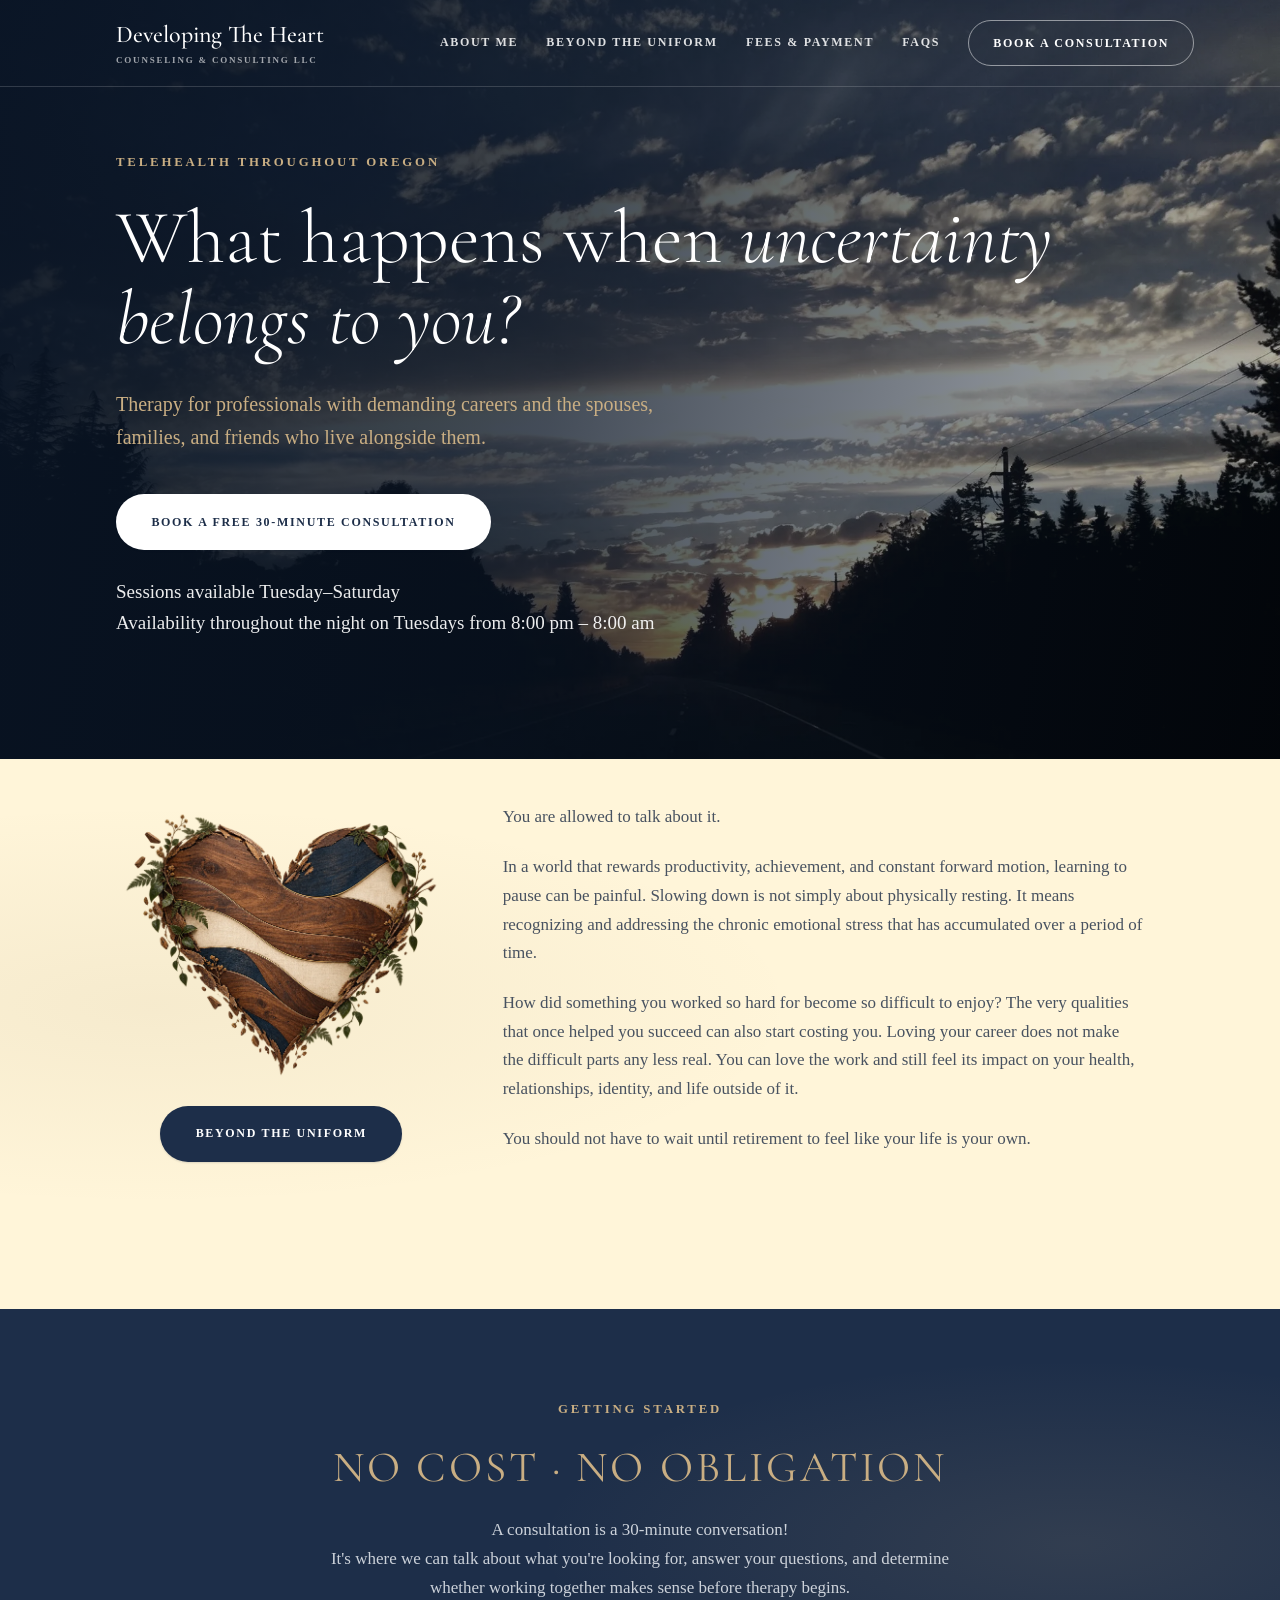
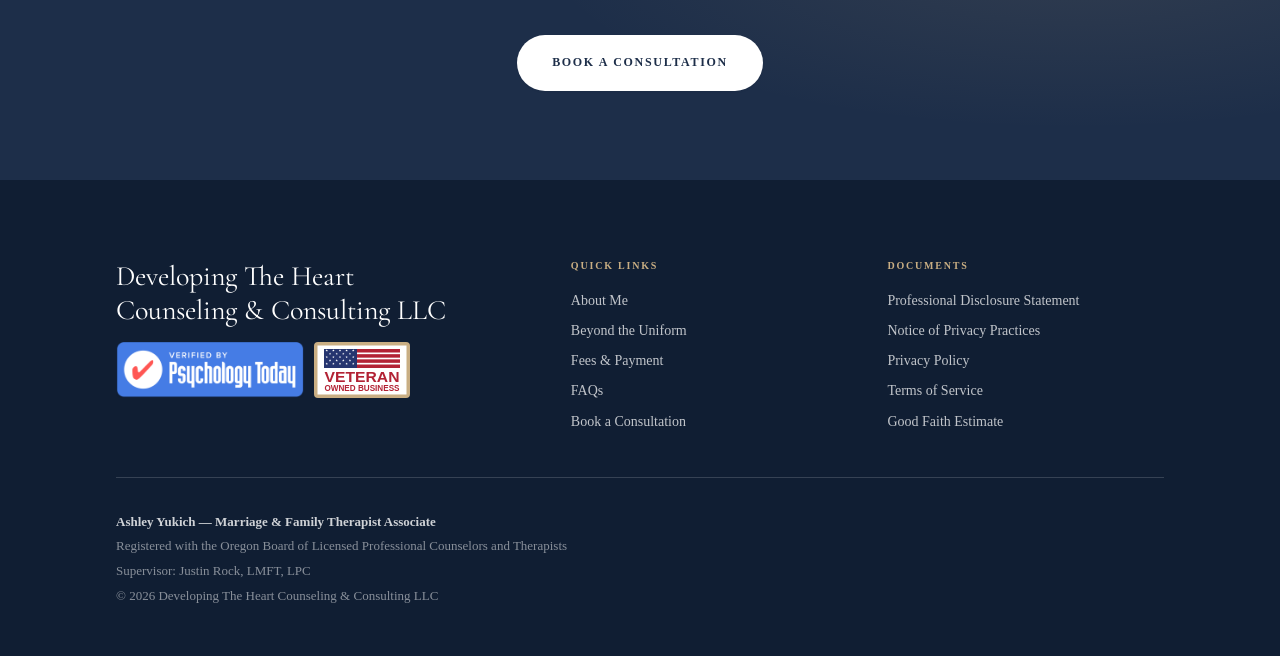
==== commit e3ccc101: "Reword hero night-hours line on index page "Night shift options available on Tuesdays from..." becom" ====
--- a/site/index.html
+++ b/site/index.html
@@ -86,7 +86,7 @@
       <a class="btn btn-solid" href="contact.html">Book a free 30-minute consultation</a>
     </div>
     <p class="hero-hours">Sessions available Tuesday&ndash;Saturday<br>
-      Night shift options available on Tuesdays from 8:00 pm &ndash; 8:00 am</p>
+      Availability throughout the night on Tuesdays from 8:00 pm &ndash; 8:00 am</p>
   </div>
   <div class="wave wave--over" style="--to:var(--paper)" aria-hidden="true"><svg viewBox="0 0 1440 100" preserveAspectRatio="none" xmlns="http://www.w3.org/2000/svg"><path d="M0,44 C180,6 360,0 54[...]"/></svg></div>
 </div>
--- a/site/css/style.css
+++ b/site/css/style.css
@@ -119,6 +119,14 @@
   border-radius:var(--pill);
   transition:background .2s ease,color .2s ease,transform .2s ease,box-shadow .2s ease;cursor:pointer}
 .btn:hover{transform:translateY(-1px)}
+/* Hero CTA on phones: "Book a free 30-minute consultation" wrapped after
+   "minute". The .14em tracking alone accounted for ~57px of its width, so
+   tightening that and the side padding buys enough room without shrinking
+   the type, which matters more on the main call to action. Only index has a
+   button in its hero. */
+@media (max-width:480px){
+  .hero .btn{letter-spacing:.05em;padding-left:1.3rem;padding-right:1.3rem}
+}
 .btn-solid{background:#fff;color:var(--navy);box-shadow:0 1px 2px rgba(16,30,51,.10)}
 .btn-solid:hover,.btn-solid:focus-visible{background:var(--sand);box-shadow:0 8px 22px rgba(16,30,51,.18)}
 .btn-navy{background:var(--navy);color:#fff;box-shadow:0 1px 2px rgba(16,30,51,.14)}
@@ -211,6 +219,12 @@
 /* Second line of a two-part headline: set smaller so a long supporting clause
    fits on one line at the width the band actually has. */
 .hero h1 .h1-sub{display:block;font-size:.56em;line-height:1.15;margin-top:.4em}
+/* On mobile, drop the break after "isn't here -" so "reach out," flows
+   with it and wraps naturally instead of being forced onto its own line;
+   keep the break before "ask me directly." so that phrase still starts
+   its own line below. */
+@media (min-width:861px){.faq-h1-br{display:none}}
+@media (max-width:860px){.faq-h1-br-desktop{display:none}}
 /* Tan rather than white so the headline above — the one line meant to stand
    out — is the only white text in the hero. */
 .hero-sub{font-size:clamp(1.0625rem,1.8vw,1.25rem);color:var(--brass-light);
@@ -434,7 +448,10 @@
 .le-portrait img{display:block;width:100%;height:100%;object-fit:cover;
   object-position:center 18%;border-radius:var(--card);
   box-shadow:0 6px 24px rgba(16,30,51,.13)}
-@media (max-width:860px){.le-portrait img{height:auto;aspect-ratio:2/3}}
+/* Stacked below the text on mobile instead of stretched beside it, so drop
+   the fixed 2:3 box that cropped the top and bottom off this tall portrait
+   (722x1667) and let it show at its own full, uncropped proportions. */
+@media (max-width:860px){.le-portrait img{height:auto;aspect-ratio:auto;object-fit:contain}}
 /* Set apart from the block above it, with more air above than a normal gap and
    a heavy frame in turnout tan — sampled from the coat in the portrait beside
    it (the most common mid-tone of the gear, #A28A66), so the photo is framed in
@@ -555,6 +572,14 @@
 .cred b{color:var(--ink);font-weight:600;display:block;font-size:.6875rem;letter-spacing:.16em;
   text-transform:uppercase;margin-bottom:.5rem}
 .cred .nb{white-space:nowrap}
+/* Narrow screens: at .9375rem the degree line broke after "Family" and the
+   school line after "Education". The longest of the four ("Lewis & Clark
+   Graduate School of Education & Counseling") sets the size, scaled off the
+   viewport so each line sits on one line. min() caps it at the normal size,
+   so nothing changes once there is room for it. */
+@media (max-width:480px){
+  .cred{font-size:min(.9375rem, calc((100vw - 2.5rem) * 0.0375))}
+}
 
 /* ---------- session options ---------- */
 .sessions{display:grid;grid-template-columns:repeat(auto-fit,minmax(190px,1fr));gap:1px;
@@ -574,7 +599,13 @@
    column. .col-end forces the break after a chosen item so the split is where
    it was asked for. Move the class if the list is reordered. */
 .modalities li.col-end{break-after:column;-webkit-column-break-after:column}
-@media (max-width:560px){.modalities{columns:1}}
+/* columns:1 alone is not enough: the forced break on .col-end still opens a
+   second column, which pushed the last four approaches ~272px off-screen and
+   made the whole page scroll sideways. Clear the break here too. */
+@media (max-width:560px){
+  .modalities{columns:1}
+  .modalities li.col-end{break-after:auto;-webkit-column-break-after:auto}
+}
 /* Gold frame, white fill — the shell shared with .fcard and .note on the fees
    page, without their type treatment so it can wrap any block of content. */
 .boxed{border:2px solid var(--brass-light);border-radius:var(--card);background:#fff;
@@ -670,6 +701,10 @@
 .note-title a:hover,.note-title a:focus-visible{color:var(--navy);font-weight:700}
 .note-body{margin:0;padding:1.15rem 1.35rem;text-align:center;
   font-family:var(--disp);font-size:1.0625rem;line-height:1.5;color:var(--slate)}
+/* On narrow screens, drop the forced break in the Good Faith Estimate note so
+   "It offers a clear picture..." wraps back up onto the previous line instead
+   of starting its own. */
+@media (max-width:860px){.note-br{display:none}}
 /* Drop the card so its top edge lands on the .paylist's first horizontal rule
    beside it — the same 2.5rem the list uses as its own top margin. Side-by-side
    only; stacked, there is no list to line up with and the grid gap spaces it. */
@@ -747,6 +782,12 @@
 .cform-foot a:hover,.cform-foot a:focus-visible{border-bottom-color:var(--brass)}
 .cform-foot .sep{display:inline-block;width:2px;height:.9em;margin:0 .6rem;
   background:var(--rule);vertical-align:-.08em}
+/* On mobile, join "Telehealth only" and "Tuesday-Saturday" onto one line
+   (dropping the break that separates them on wider screens, adding a dot
+   in its place), then break before "Night sessions available on Tuesday
+   8pm-8am" so it runs as its own line below. */
+@media (min-width:861px){.cform-mobile-only{display:none}}
+@media (max-width:860px){.cform-desktop-only{display:none}}
 
 /* ---------- contact ---------- */
 .cgrid{display:grid;grid-template-columns:repeat(auto-fit,minmax(200px,1fr));gap:2.5rem;
@@ -850,6 +891,14 @@
 /* Professional Disclosure Statement only. Links here signal themselves with
    bold weight instead of the browser's default underline. */
 .doc--no-underline a{text-decoration:none;font-weight:600}
+
+/* PDS header block: on very narrow screens the name, company and address each
+   wrapped mid-phrase. These give controlled break points instead, and drop the
+   comma after "STE R" since the city then starts its own line. Above 474px
+   nothing applies — the breaks are hidden and the comma returns, so the
+   desktop reading is untouched. */
+@media (min-width:475px){.pds-br,.pds-narrow{display:none}}
+@media (max-width:474px){.pds-wide{display:none}}
 /* Notice of Privacy Practices only. The reading column normally centers itself
    independently of the nav's 1160px wrap, so its left AND right edges sit
    further in than the nav content on wide screens. This keeps the column's
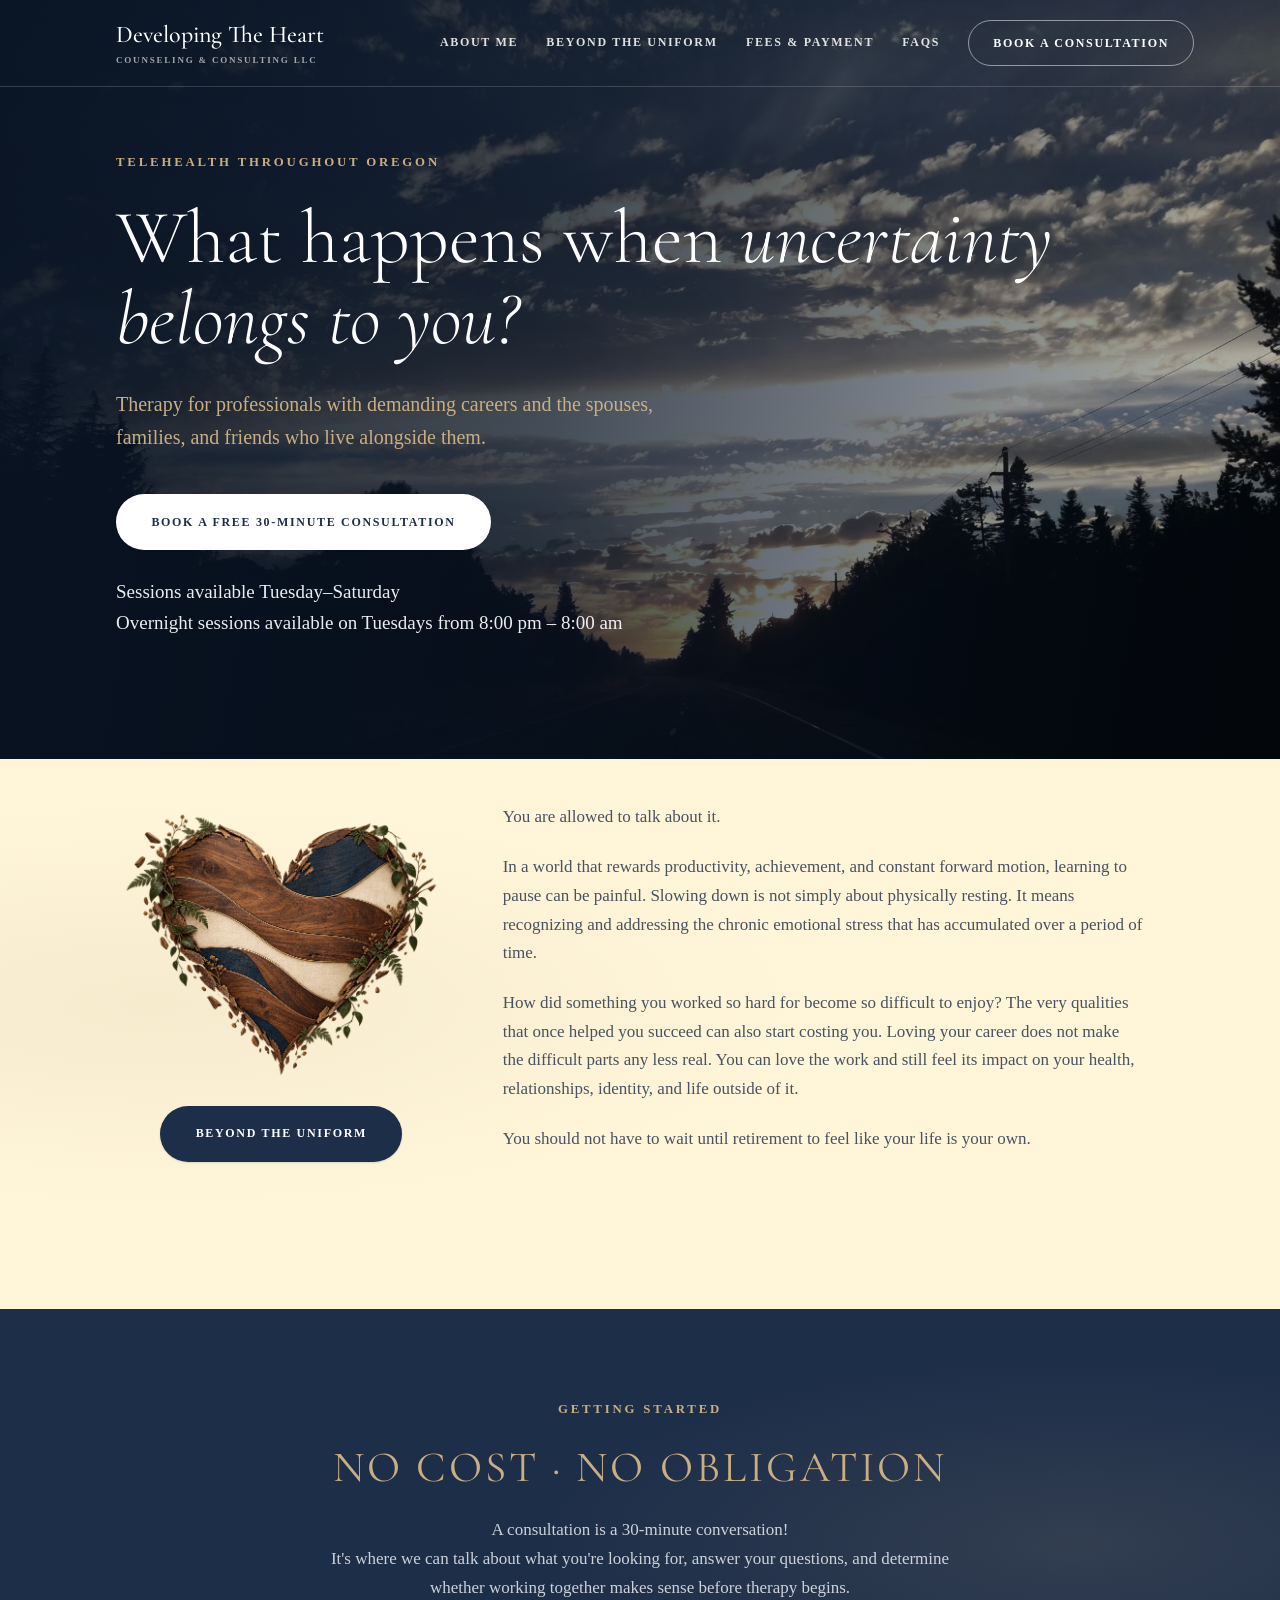
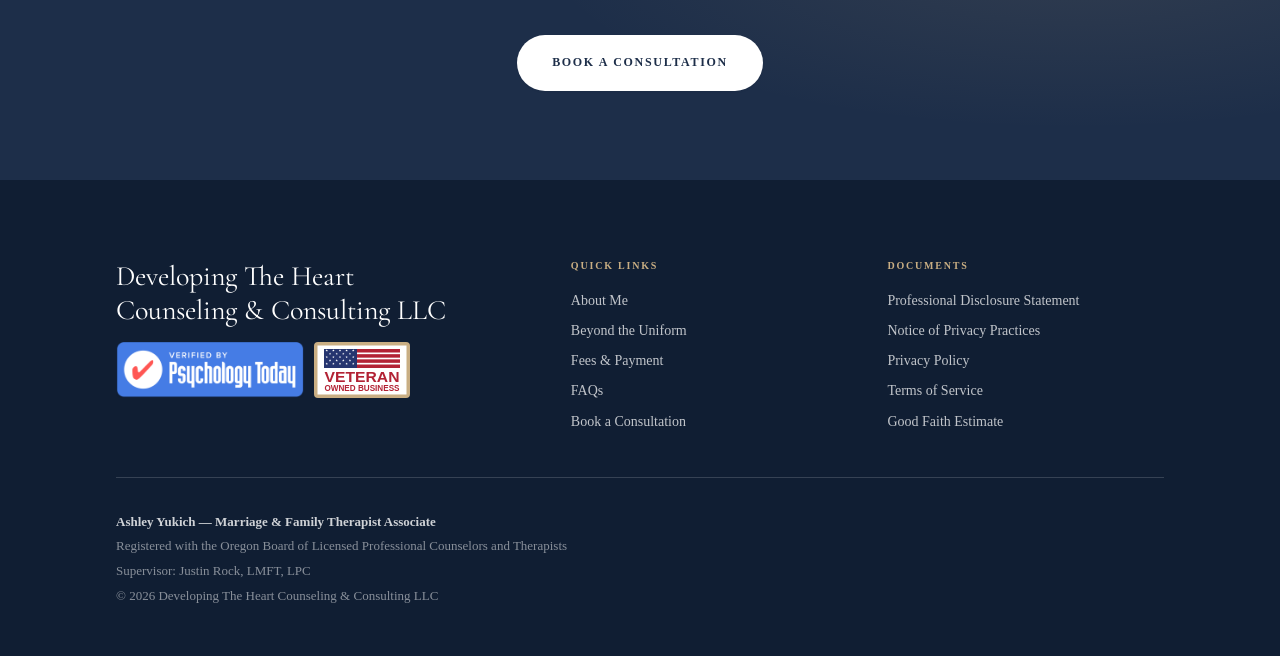
==== commit 4d4cf619: "Reword hero night-hours line on index page again "Availability throughout the night on Tuesdays" bec" ====
--- a/site/index.html
+++ b/site/index.html
@@ -86,7 +86,7 @@
       <a class="btn btn-solid" href="contact.html">Book a free 30-minute consultation</a>
     </div>
     <p class="hero-hours">Sessions available Tuesday&ndash;Saturday<br>
-      Availability throughout the night on Tuesdays from 8:00 pm &ndash; 8:00 am</p>
+      Overnight sessions available on Tuesdays from 8:00 pm &ndash; 8:00 am</p>
   </div>
   <div class="wave wave--over" style="--to:var(--paper)" aria-hidden="true"><svg viewBox="0 0 1440 100" preserveAspectRatio="none" xmlns="http://www.w3.org/2000/svg"><path d="M0,44 C180,6 360,0 54[...]"/></svg></div>
 </div>
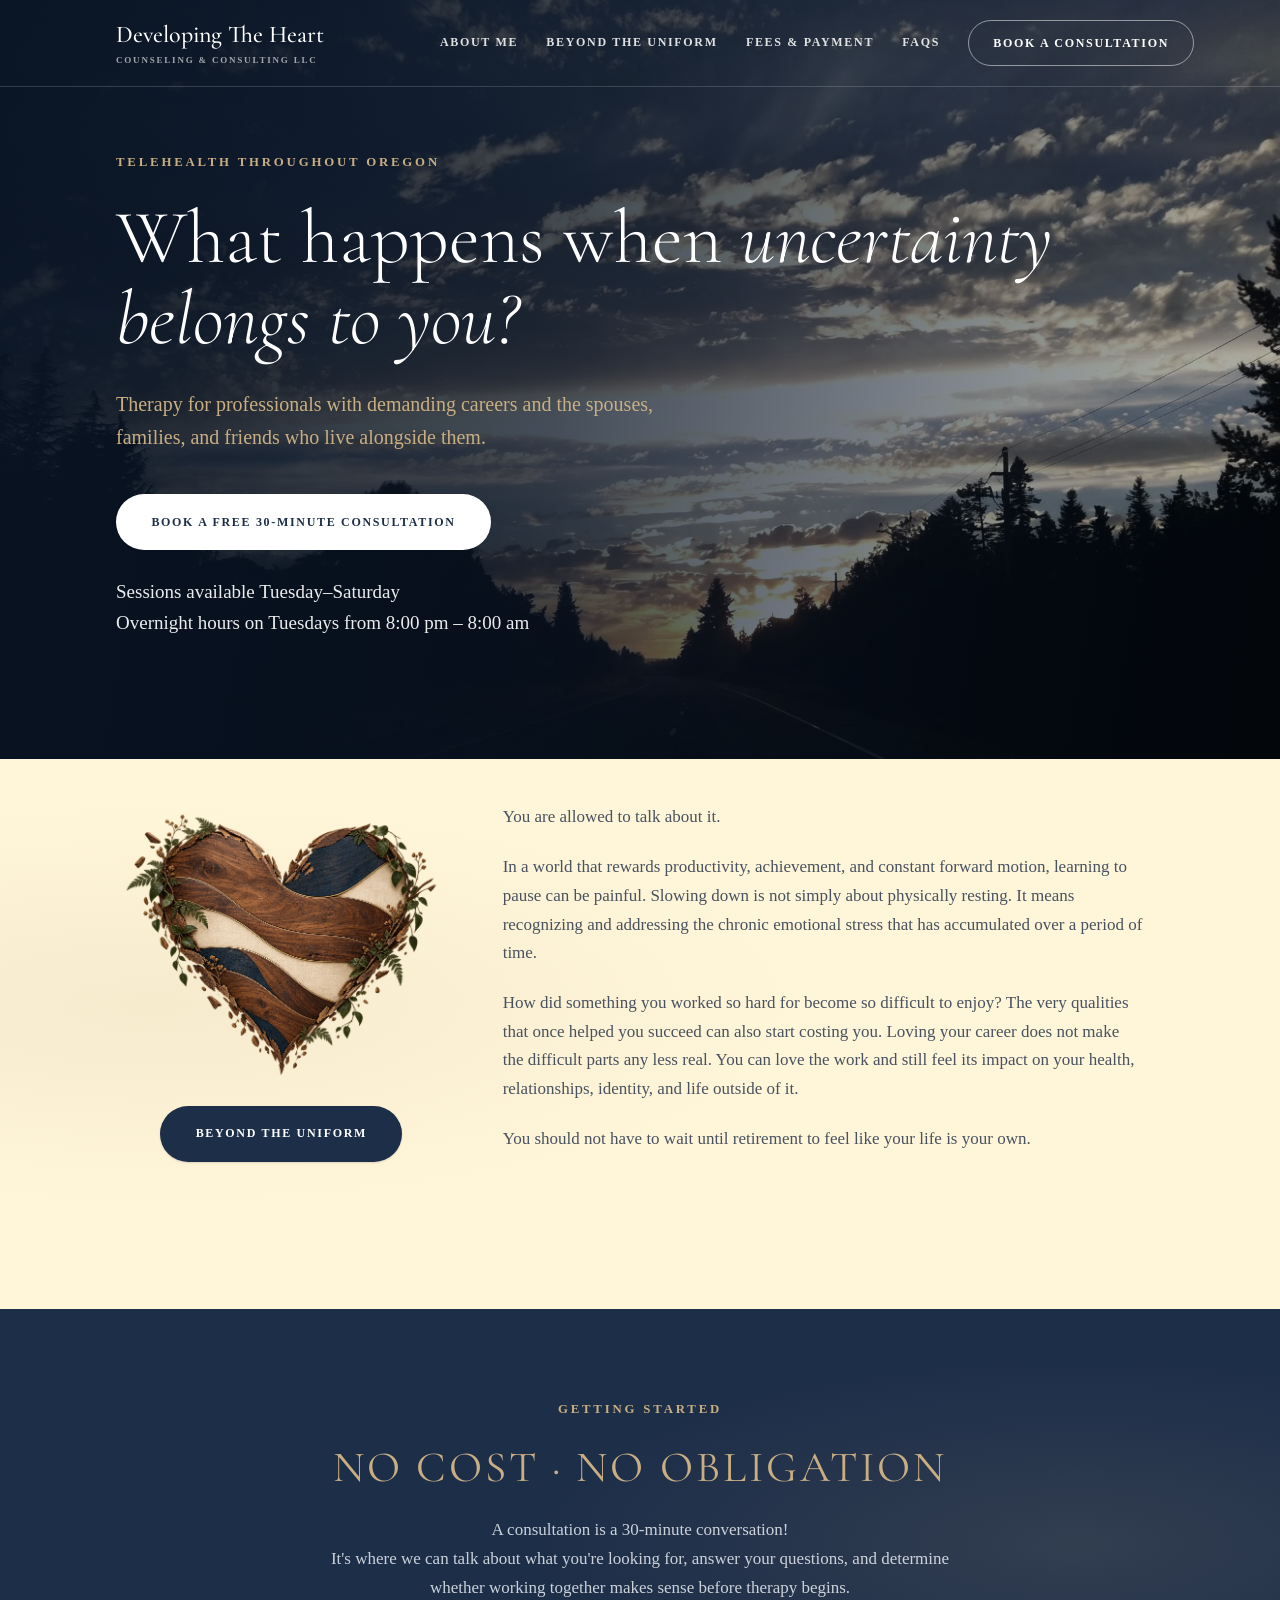
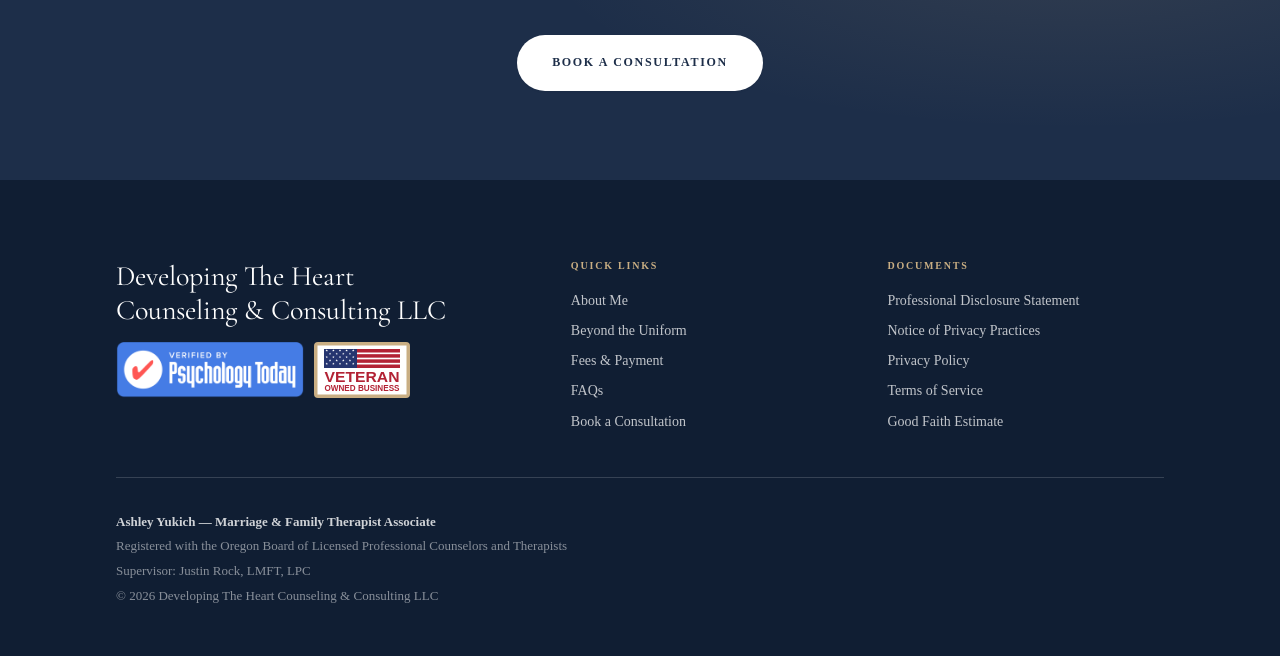
==== commit ee1a80cc: "Avoid repeating "sessions available" in hero hours line "Overnight sessions available on Tuesdays" b" ====
--- a/site/index.html
+++ b/site/index.html
@@ -86,7 +86,7 @@
       <a class="btn btn-solid" href="contact.html">Book a free 30-minute consultation</a>
     </div>
     <p class="hero-hours">Sessions available Tuesday&ndash;Saturday<br>
-      Overnight sessions available on Tuesdays from 8:00 pm &ndash; 8:00 am</p>
+      Overnight hours on Tuesdays from 8:00 pm &ndash; 8:00 am</p>
   </div>
   <div class="wave wave--over" style="--to:var(--paper)" aria-hidden="true"><svg viewBox="0 0 1440 100" preserveAspectRatio="none" xmlns="http://www.w3.org/2000/svg"><path d="M0,44 C180,6 360,0 54[...]"/></svg></div>
 </div>
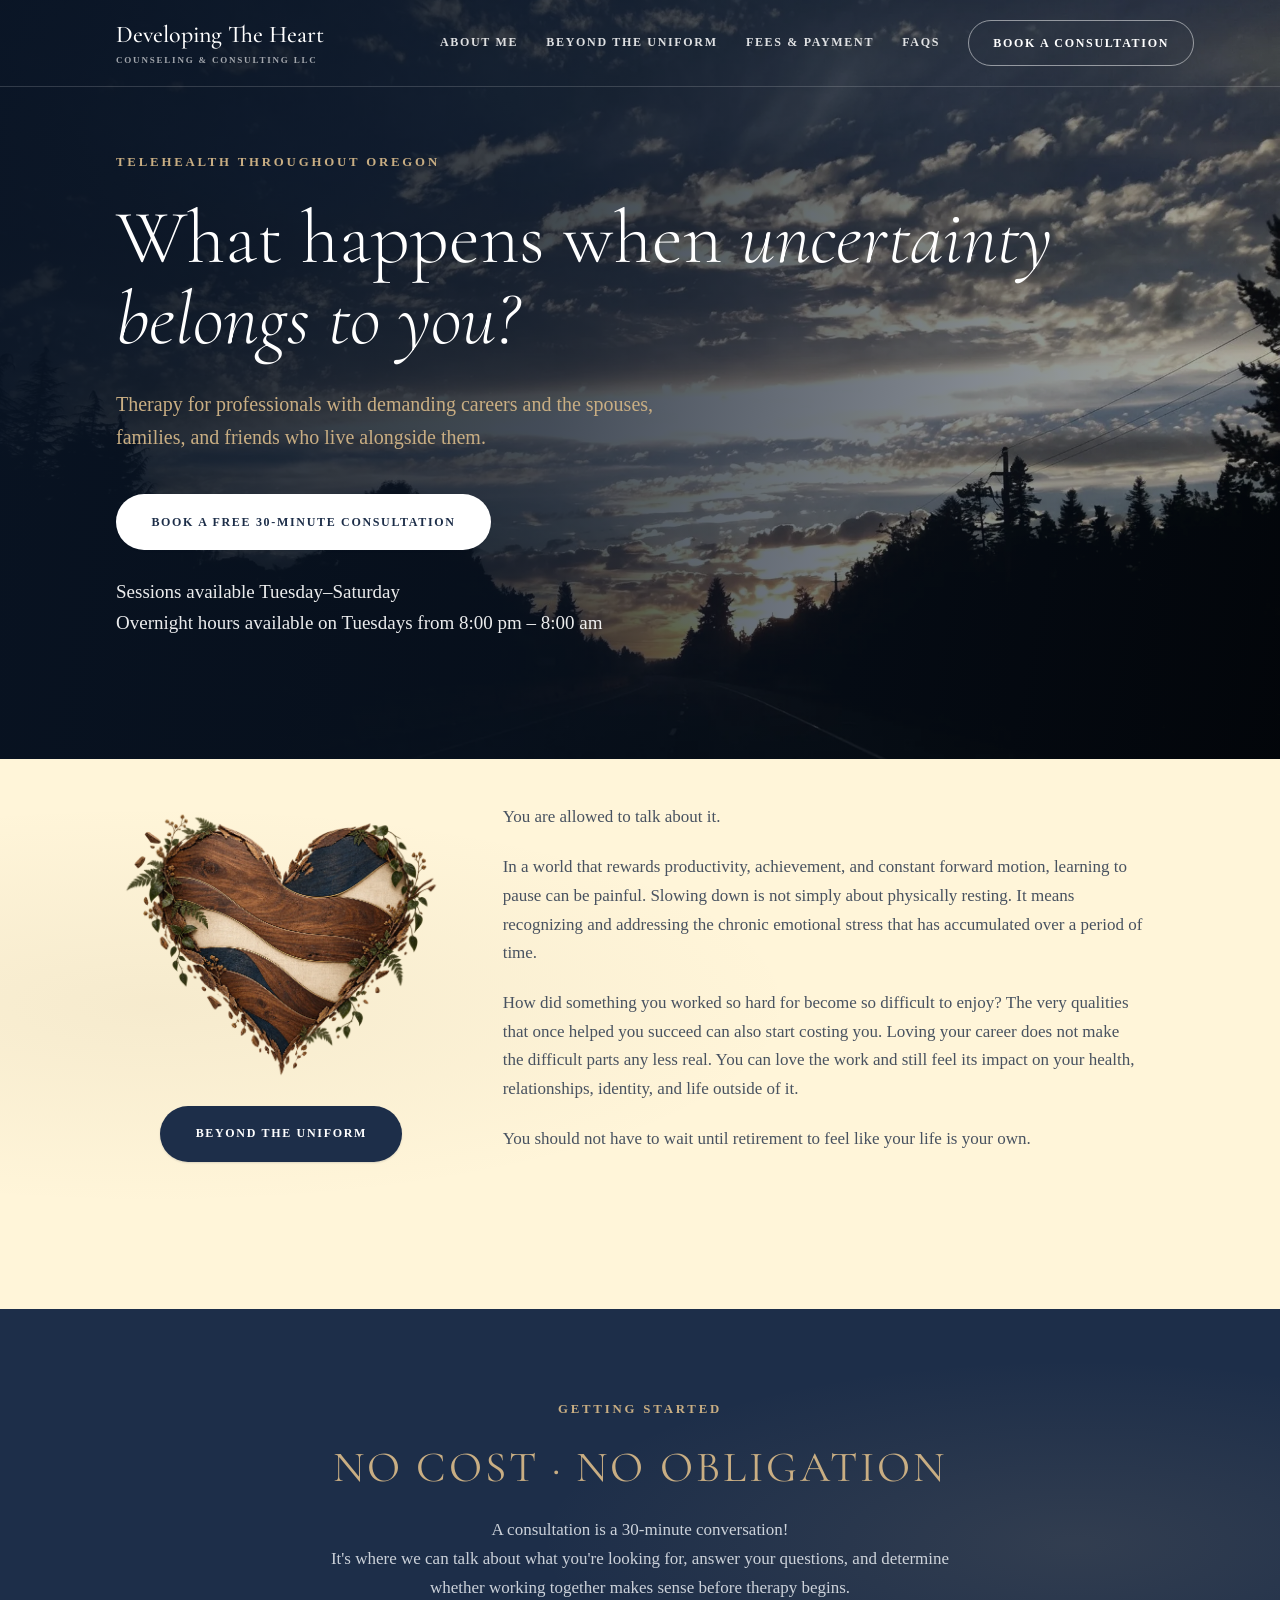
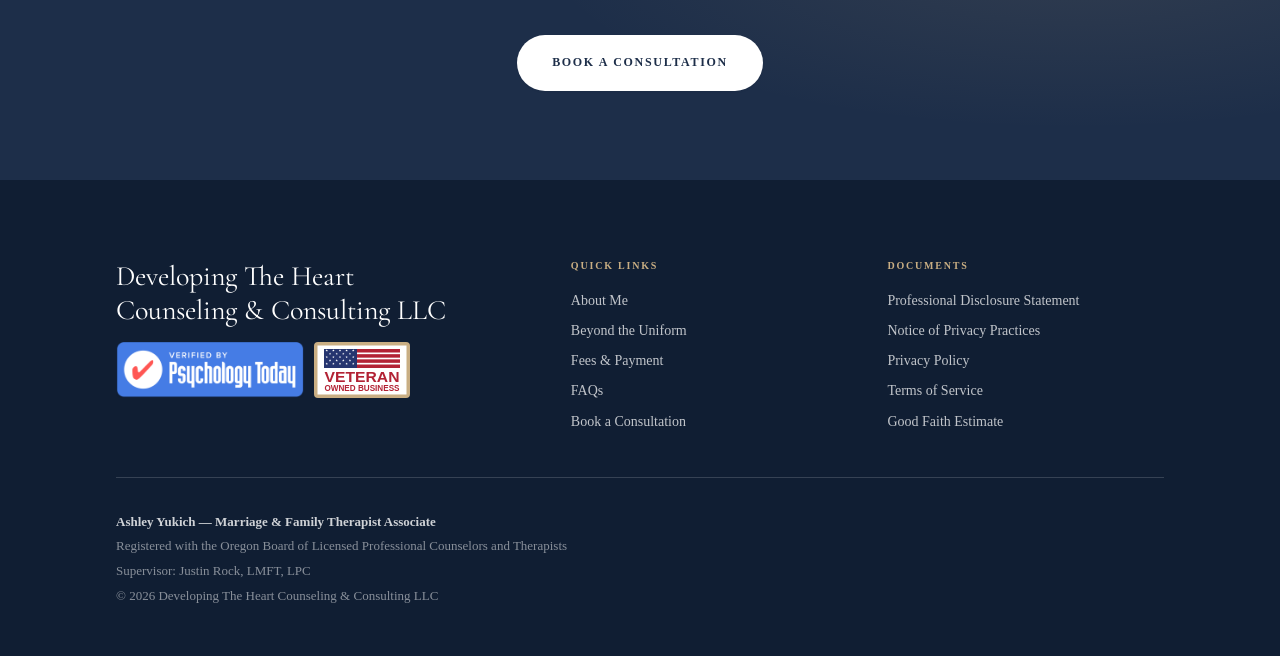
==== commit 1c82c69c: "Add back "available" to hero night-hours line "Overnight hours on Tuesdays" becomes "Overnight hours" ====
--- a/site/index.html
+++ b/site/index.html
@@ -86,7 +86,7 @@
       <a class="btn btn-solid" href="contact.html">Book a free 30-minute consultation</a>
     </div>
     <p class="hero-hours">Sessions available Tuesday&ndash;Saturday<br>
-      Overnight hours on Tuesdays from 8:00 pm &ndash; 8:00 am</p>
+      Overnight hours available on Tuesdays from 8:00 pm &ndash; 8:00 am</p>
   </div>
   <div class="wave wave--over" style="--to:var(--paper)" aria-hidden="true"><svg viewBox="0 0 1440 100" preserveAspectRatio="none" xmlns="http://www.w3.org/2000/svg"><path d="M0,44 C180,6 360,0 54[...]"/></svg></div>
 </div>
